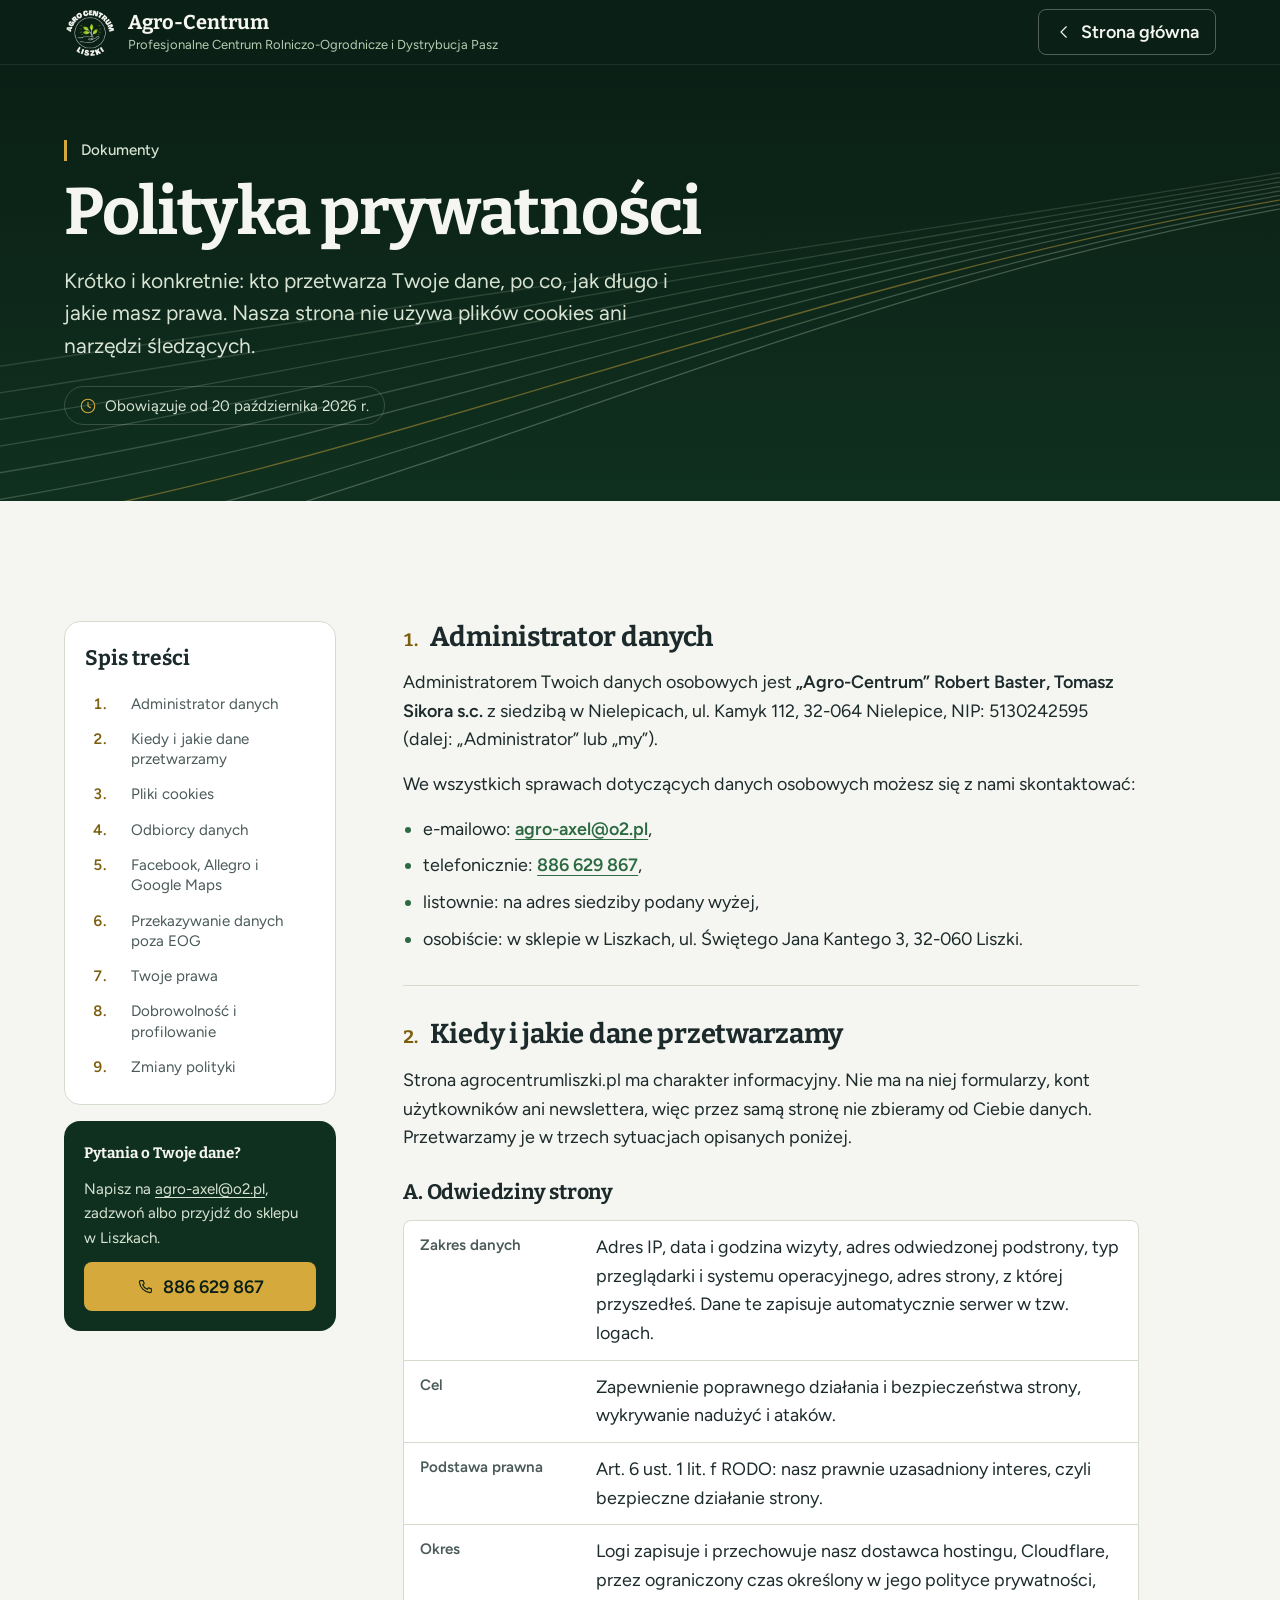
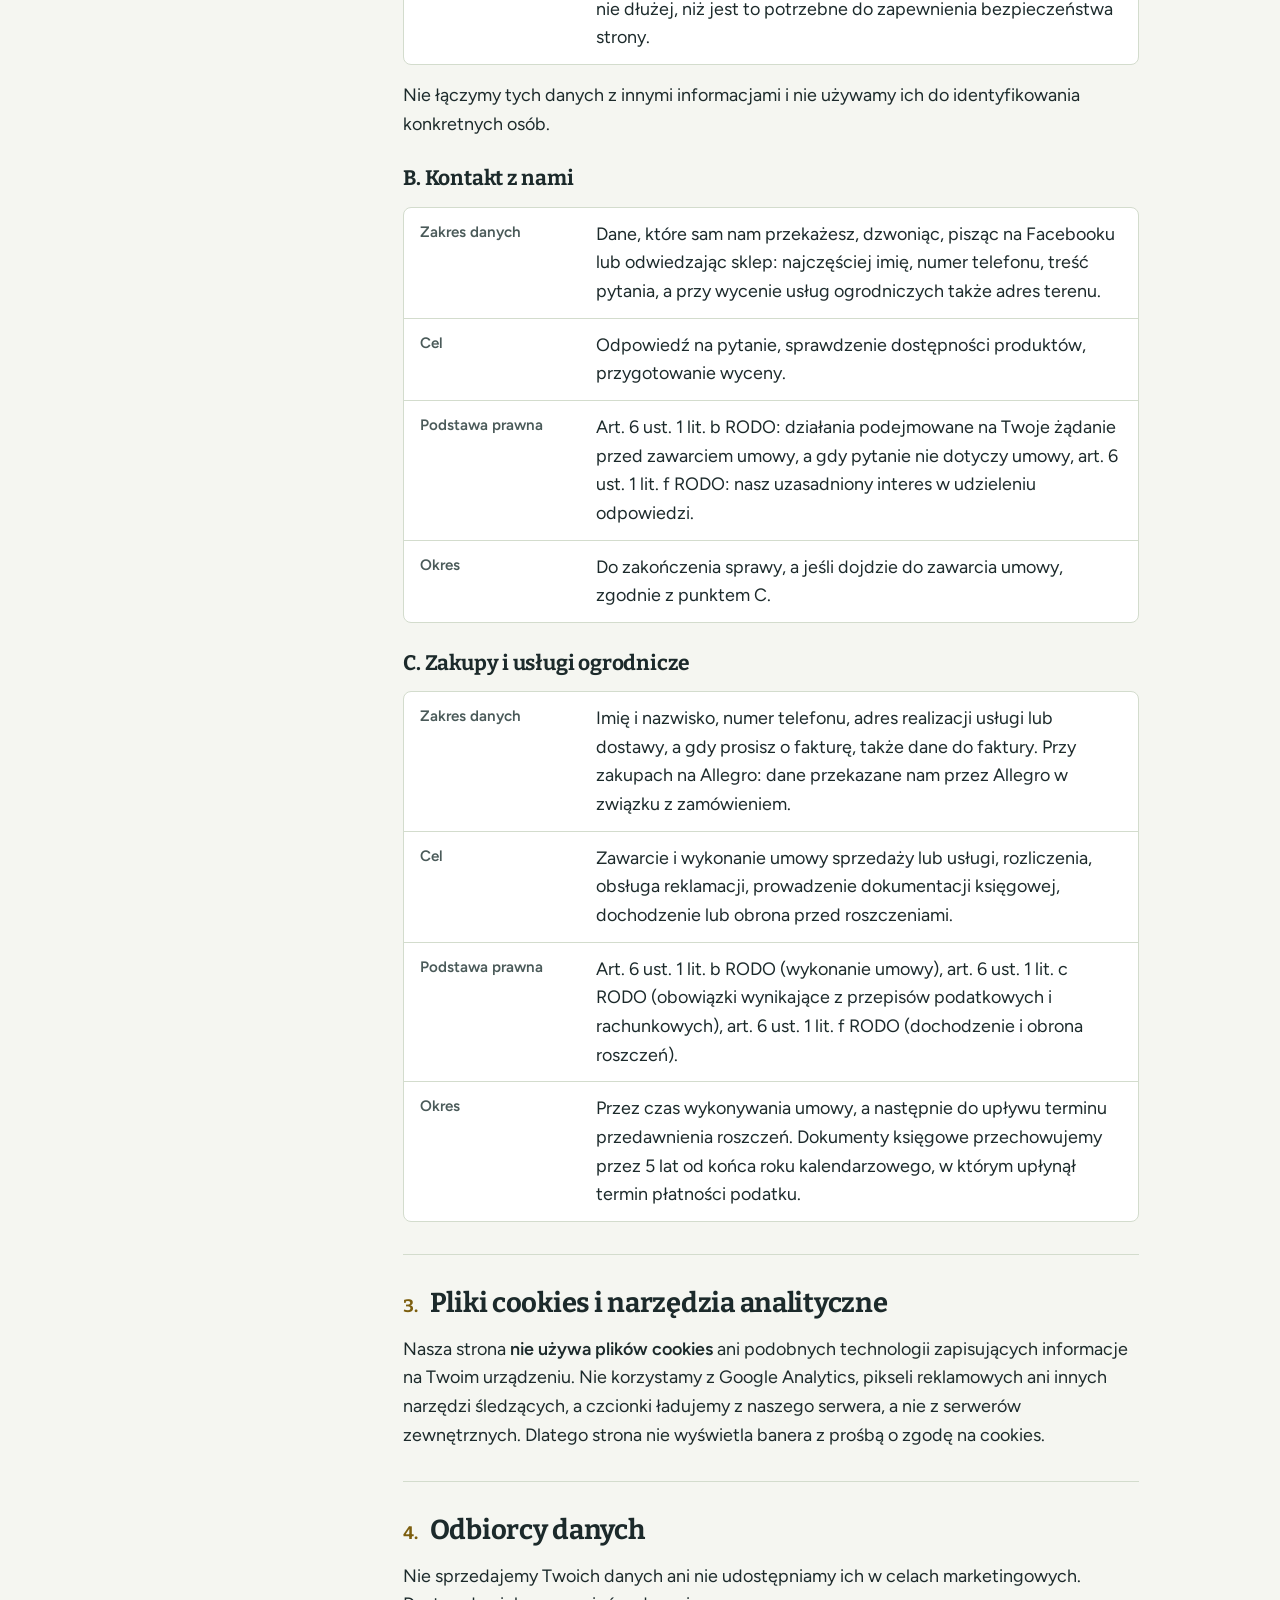
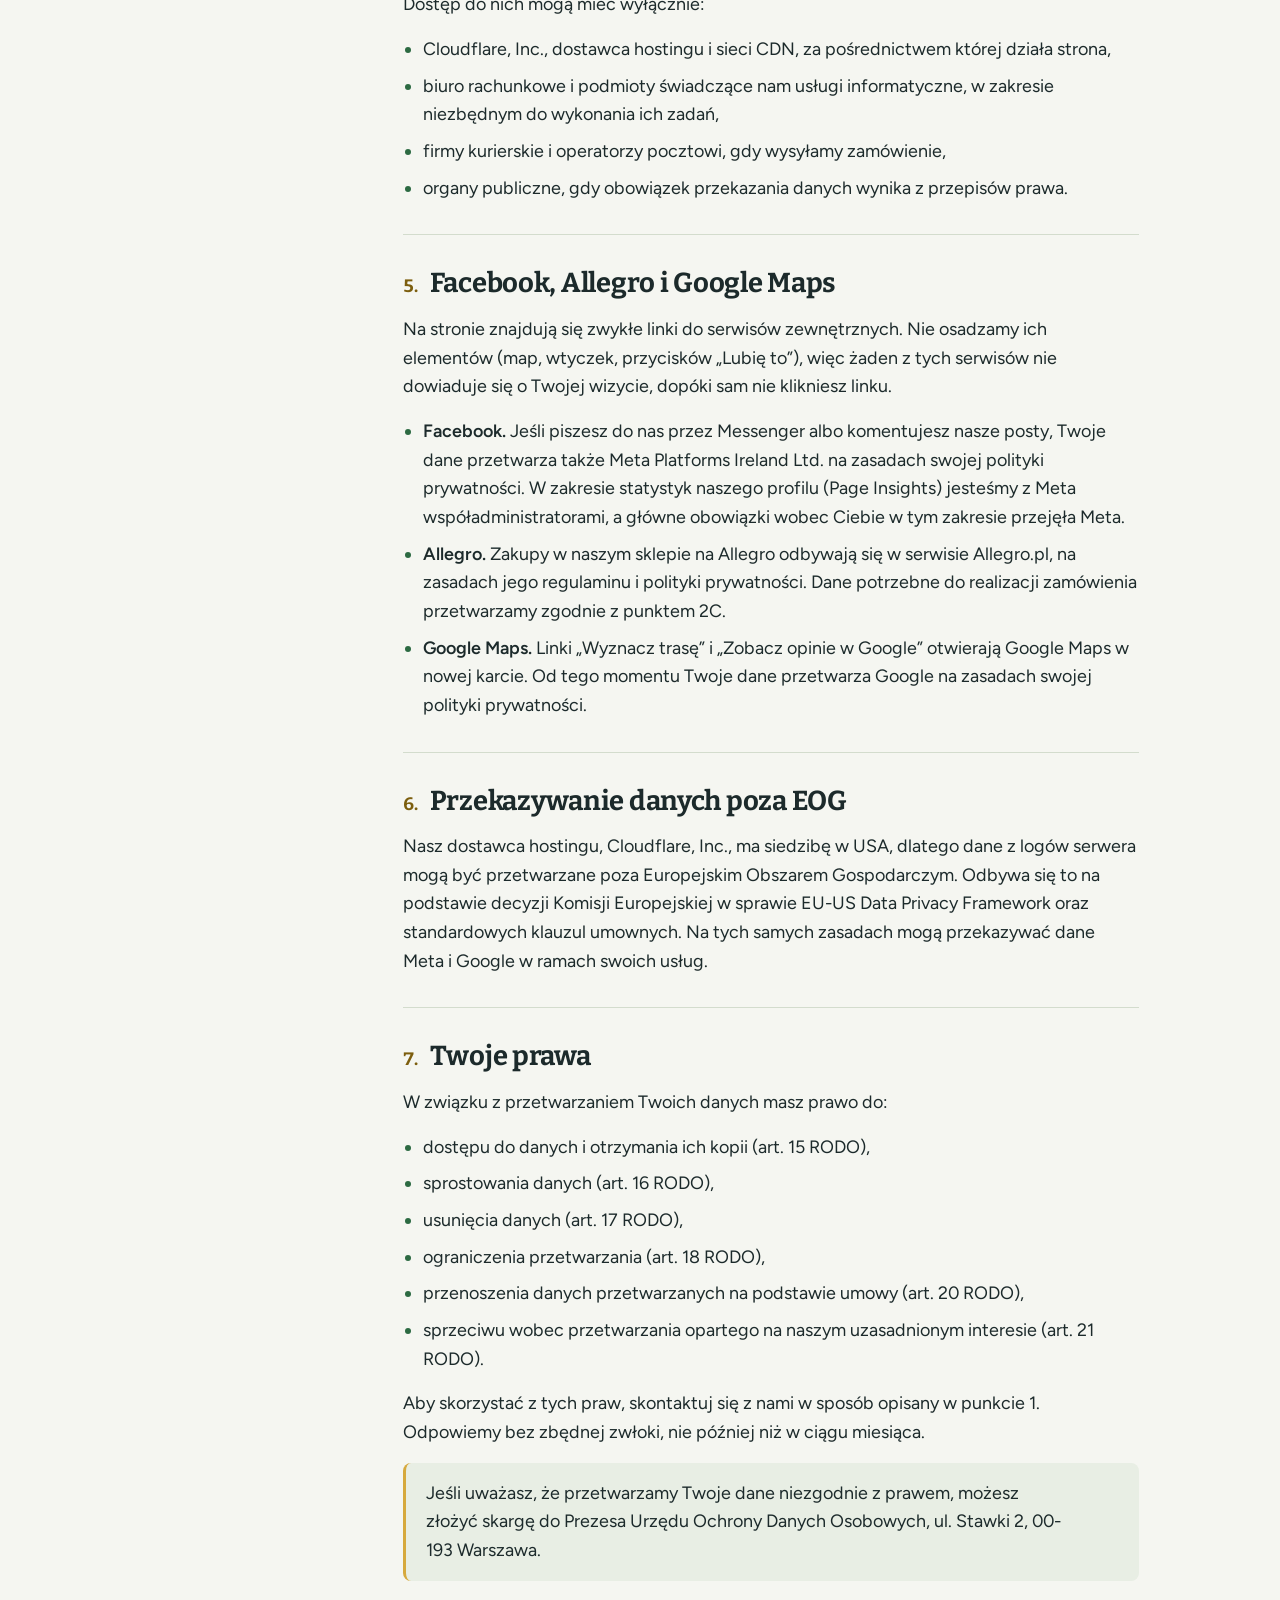
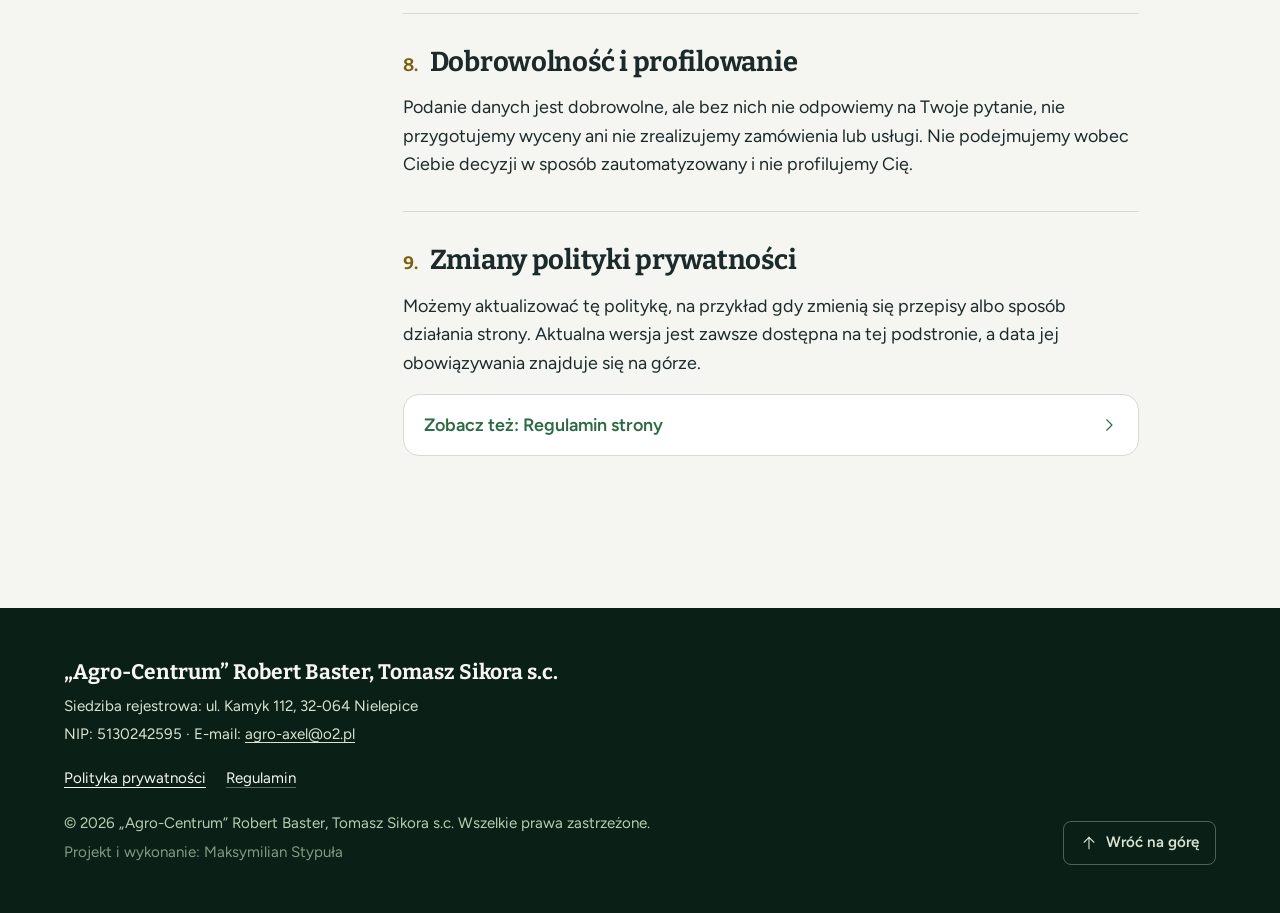
==== polityka-prywatnosci.html @ a7200d95 "Gotowa wersja bez testow responsywnosci" ====
<!DOCTYPE html>
<html lang="pl">
<head>
  <meta charset="utf-8">
  <meta name="viewport" content="width=device-width, initial-scale=1">
  <title>Polityka prywatności | Agro-Centrum Liszki</title>
  <meta name="description" content="Polityka prywatności Agro-Centrum Liszki: kto przetwarza Twoje dane, w jakim celu, jak długo i jakie masz prawa. Strona nie używa plików cookies.">
  <link rel="canonical" href="https://agrocentrumliszki.pl/polityka-prywatnosci.html">
  <meta name="theme-color" content="#0a1f15">

  <link rel="icon" type="image/png" sizes="32x32" href="img/favicon-32.png">
  <link rel="apple-touch-icon" href="img/apple-touch-icon.png">

  <link rel="preload" href="fonts/figtree-latin.woff2" as="font" type="font/woff2" crossorigin>
  <link rel="preload" href="fonts/bitter-latin.woff2" as="font" type="font/woff2" crossorigin>
  <link rel="stylesheet" href="styles.css">
</head>

<body>
  <svg width="0" height="0" style="position:absolute" aria-hidden="true" focusable="false">
    <defs>
      <symbol id="i-prev" viewBox="0 0 24 24"><path d="M15 5l-7 7 7 7"/></symbol>
      <symbol id="i-next" viewBox="0 0 24 24"><path d="M9 5l7 7-7 7"/></symbol>
      <symbol id="i-phone" viewBox="0 0 24 24"><path d="M6.5 3.5h3l1.5 4-2.1 1.5a11.2 11.2 0 0 0 6.1 6.1L16.5 13l4 1.5v3a2 2 0 0 1-2 2A16 16 0 0 1 4.5 5.5a2 2 0 0 1 2-2z"/></symbol>
      <symbol id="i-clock" viewBox="0 0 24 24"><circle cx="12" cy="12" r="9"/><path d="M12 7v5.25l3.25 2"/></symbol>
      <symbol id="i-up" viewBox="0 0 24 24"><path d="M12 19.5v-15"/><path d="M5.5 11L12 4.5l6.5 6.5"/></symbol>
    </defs>
  </svg>

  <a class="skip-link" href="#tresc">Przejdź do treści</a>

  <header class="site-header" id="start">
    <div class="container site-header__bar">
      <a class="brand" href="/" aria-label="Agro-Centrum – strona główna">
        <span class="brand__mark" aria-hidden="true">
          <img src="img/logo-jasne-160.png" width="160" height="160" alt="">
        </span>
        <span class="brand__text">
          <span class="brand__name">Agro-Centrum</span>
          <span class="brand__tagline">Profesjonalne Centrum Rolniczo-Ogrodnicze i Dystrybucja Pasz</span>
        </span>
      </a>
      <a class="page-back" href="/">
        <svg class="icon icon--sm" aria-hidden="true"><use href="#i-prev"/></svg><span>Strona główna</span>
      </a>
    </div>
  </header>

  <main id="tresc">
    <section class="page-head" aria-labelledby="dokument-tytul">
      <svg class="furrows" viewBox="0 0 1440 800" preserveAspectRatio="xMidYMid slice" aria-hidden="true" focusable="false">
        <path class="furrows__line" style="--i:4" pathLength="1" d="M-40 500 C 420 430, 900 365, 1480 270"/>
        <path class="furrows__line" style="--i:5" pathLength="1" d="M-40 530 C 420 460, 900 370, 1480 275"/>
        <path class="furrows__line" style="--i:6" pathLength="1" d="M-40 560 C 420 490, 900 375, 1480 280"/>
        <path class="furrows__line" style="--i:7" pathLength="1" d="M-40 590 C 420 520, 900 380, 1480 285"/>
        <path class="furrows__line" style="--i:8" pathLength="1" d="M-40 620 C 420 550, 900 385, 1480 290"/>
        <path class="furrows__line" style="--i:9" pathLength="1" d="M-40 650 C 420 580, 900 390, 1480 295"/>
        <path class="furrows__line furrows__line--accent" style="--i:10" pathLength="1" d="M-40 680 C 420 610, 900 395, 1480 300"/>
        <path class="furrows__line" style="--i:11" pathLength="1" d="M-40 710 C 420 640, 900 400, 1480 305"/>
        <path class="furrows__line" style="--i:12" pathLength="1" d="M-40 740 C 420 670, 900 405, 1480 310"/>
      </svg>
      <div class="container">
        <p class="page-head__eyebrow hero-in" style="--d:80ms">Dokumenty</p>
        <h1 class="page-head__title hero-in" style="--d:180ms" id="dokument-tytul">Polityka prywatności</h1>
        <p class="page-head__lead hero-in" style="--d:280ms">Krótko i konkretnie: kto przetwarza Twoje dane, po co, jak długo i jakie masz prawa. Nasza strona nie używa plików cookies ani narzędzi śledzących.</p>
        <p class="page-head__meta hero-in" style="--d:380ms"><svg class="icon icon--sm" aria-hidden="true"><use href="#i-clock"/></svg>Obowiązuje od 20 października 2026 r.</p>
      </div>
    </section>

    <div class="container legal">
      <aside class="legal__aside">
        <nav class="legal__toc" aria-labelledby="spis-tytul">
          <p class="legal__toc-title" id="spis-tytul">Spis treści</p>
          <ol>
            <li><a href="#administrator"><span class="legal__toc-num">1.</span>Administrator danych</a></li>
            <li><a href="#dane"><span class="legal__toc-num">2.</span>Kiedy i jakie dane przetwarzamy</a></li>
            <li><a href="#cookies"><span class="legal__toc-num">3.</span>Pliki cookies</a></li>
            <li><a href="#odbiorcy"><span class="legal__toc-num">4.</span>Odbiorcy danych</a></li>
            <li><a href="#serwisy"><span class="legal__toc-num">5.</span>Facebook, Allegro i Google Maps</a></li>
            <li><a href="#eog"><span class="legal__toc-num">6.</span>Przekazywanie danych poza EOG</a></li>
            <li><a href="#prawa"><span class="legal__toc-num">7.</span>Twoje prawa</a></li>
            <li><a href="#dobrowolnosc"><span class="legal__toc-num">8.</span>Dobrowolność i profilowanie</a></li>
            <li><a href="#zmiany"><span class="legal__toc-num">9.</span>Zmiany polityki</a></li>
          </ol>
        </nav>
        <div class="legal__help">
          <p class="legal__help-title">Pytania o Twoje dane?</p>
          <p>Napisz na <a href="mailto:agro-axel@o2.pl">agro-axel@o2.pl</a>, zadzwoń albo przyjdź do sklepu w Liszkach.</p>
          <a class="btn btn--wheat" href="tel:+48886629867">
            <svg class="icon icon--sm" aria-hidden="true"><use href="#i-phone"/></svg>886 629 867
          </a>
        </div>
      </aside>

      <article class="legal__body">
        <section class="legal__section" id="administrator" aria-labelledby="administrator-tytul">
          <h2 id="administrator-tytul"><span class="legal__num">1.</span>Administrator danych</h2>
          <p>Administratorem Twoich danych osobowych jest <strong>„Agro-Centrum” Robert Baster, Tomasz Sikora s.c.</strong> z siedzibą w Nielepicach, ul. Kamyk 112, 32-064 Nielepice, NIP: 5130242595 (dalej: „Administrator” lub „my”).</p>
          <p>We wszystkich sprawach dotyczących danych osobowych możesz się z nami skontaktować:</p>
          <ul>
            <li>e-mailowo: <a href="mailto:agro-axel@o2.pl">agro-axel@o2.pl</a>,</li>
            <li>telefonicznie: <a href="tel:+48886629867">886 629 867</a>,</li>
            <li>listownie: na adres siedziby podany wyżej,</li>
            <li>osobiście: w sklepie w Liszkach, ul. Świętego Jana Kantego 3, 32-060 Liszki.</li>
          </ul>
        </section>

        <section class="legal__section" id="dane" aria-labelledby="dane-tytul">
          <h2 id="dane-tytul"><span class="legal__num">2.</span>Kiedy i jakie dane przetwarzamy</h2>
          <p>Strona agrocentrumliszki.pl ma charakter informacyjny. Nie ma na niej formularzy, kont użytkowników ani newslettera, więc przez samą stronę nie zbieramy od Ciebie danych. Przetwarzamy je w trzech sytuacjach opisanych poniżej.</p>

          <h3>A. Odwiedziny strony</h3>
          <dl class="legal__facts">
            <div><dt>Zakres danych</dt><dd>Adres IP, data i godzina wizyty, adres odwiedzonej podstrony, typ przeglądarki i systemu operacyjnego, adres strony, z której przyszedłeś. Dane te zapisuje automatycznie serwer w tzw. logach.</dd></div>
            <div><dt>Cel</dt><dd>Zapewnienie poprawnego działania i bezpieczeństwa strony, wykrywanie nadużyć i ataków.</dd></div>
            <div><dt>Podstawa prawna</dt><dd>Art. 6 ust. 1 lit. f RODO: nasz prawnie uzasadniony interes, czyli bezpieczne działanie strony.</dd></div>
            <div><dt>Okres</dt><dd>Logi zapisuje i przechowuje nasz dostawca hostingu, Cloudflare, przez ograniczony czas określony w jego polityce prywatności, nie dłużej, niż jest to potrzebne do zapewnienia bezpieczeństwa strony.</dd></div>
          </dl>
          <p>Nie łączymy tych danych z innymi informacjami i nie używamy ich do identyfikowania konkretnych osób.</p>

          <h3>B. Kontakt z nami</h3>
          <dl class="legal__facts">
            <div><dt>Zakres danych</dt><dd>Dane, które sam nam przekażesz, dzwoniąc, pisząc na Facebooku lub odwiedzając sklep: najczęściej imię, numer telefonu, treść pytania, a przy wycenie usług ogrodniczych także adres terenu.</dd></div>
            <div><dt>Cel</dt><dd>Odpowiedź na pytanie, sprawdzenie dostępności produktów, przygotowanie wyceny.</dd></div>
            <div><dt>Podstawa prawna</dt><dd>Art. 6 ust. 1 lit. b RODO: działania podejmowane na Twoje żądanie przed zawarciem umowy, a gdy pytanie nie dotyczy umowy, art. 6 ust. 1 lit. f RODO: nasz uzasadniony interes w udzieleniu odpowiedzi.</dd></div>
            <div><dt>Okres</dt><dd>Do zakończenia sprawy, a jeśli dojdzie do zawarcia umowy, zgodnie z punktem C.</dd></div>
          </dl>

          <h3>C. Zakupy i usługi ogrodnicze</h3>
          <dl class="legal__facts">
            <div><dt>Zakres danych</dt><dd>Imię i nazwisko, numer telefonu, adres realizacji usługi lub dostawy, a gdy prosisz o fakturę, także dane do faktury. Przy zakupach na Allegro: dane przekazane nam przez Allegro w związku z zamówieniem.</dd></div>
            <div><dt>Cel</dt><dd>Zawarcie i wykonanie umowy sprzedaży lub usługi, rozliczenia, obsługa reklamacji, prowadzenie dokumentacji księgowej, dochodzenie lub obrona przed roszczeniami.</dd></div>
            <div><dt>Podstawa prawna</dt><dd>Art. 6 ust. 1 lit. b RODO (wykonanie umowy), art. 6 ust. 1 lit. c RODO (obowiązki wynikające z przepisów podatkowych i rachunkowych), art. 6 ust. 1 lit. f RODO (dochodzenie i obrona roszczeń).</dd></div>
            <div><dt>Okres</dt><dd>Przez czas wykonywania umowy, a następnie do upływu terminu przedawnienia roszczeń. Dokumenty księgowe przechowujemy przez 5 lat od końca roku kalendarzowego, w którym upłynął termin płatności podatku.</dd></div>
          </dl>
        </section>

        <section class="legal__section" id="cookies" aria-labelledby="cookies-tytul">
          <h2 id="cookies-tytul"><span class="legal__num">3.</span>Pliki cookies i narzędzia analityczne</h2>
          <p>Nasza strona <strong>nie używa plików cookies</strong> ani podobnych technologii zapisujących informacje na Twoim urządzeniu. Nie korzystamy z Google Analytics, pikseli reklamowych ani innych narzędzi śledzących, a czcionki ładujemy z naszego serwera, a nie z serwerów zewnętrznych. Dlatego strona nie wyświetla banera z prośbą o zgodę na cookies.</p>
        </section>

        <section class="legal__section" id="odbiorcy" aria-labelledby="odbiorcy-tytul">
          <h2 id="odbiorcy-tytul"><span class="legal__num">4.</span>Odbiorcy danych</h2>
          <p>Nie sprzedajemy Twoich danych ani nie udostępniamy ich w celach marketingowych. Dostęp do nich mogą mieć wyłącznie:</p>
          <ul>
            <li>Cloudflare, Inc., dostawca hostingu i sieci CDN, za pośrednictwem której działa strona,</li>
            <li>biuro rachunkowe i podmioty świadczące nam usługi informatyczne, w zakresie niezbędnym do wykonania ich zadań,</li>
            <li>firmy kurierskie i operatorzy pocztowi, gdy wysyłamy zamówienie,</li>
            <li>organy publiczne, gdy obowiązek przekazania danych wynika z przepisów prawa.</li>
          </ul>
        </section>

        <section class="legal__section" id="serwisy" aria-labelledby="serwisy-tytul">
          <h2 id="serwisy-tytul"><span class="legal__num">5.</span>Facebook, Allegro i Google Maps</h2>
          <p>Na stronie znajdują się zwykłe linki do serwisów zewnętrznych. Nie osadzamy ich elementów (map, wtyczek, przycisków „Lubię to”), więc żaden z tych serwisów nie dowiaduje się o Twojej wizycie, dopóki sam nie klikniesz linku.</p>
          <ul>
            <li><strong>Facebook.</strong> Jeśli piszesz do nas przez Messenger albo komentujesz nasze posty, Twoje dane przetwarza także Meta Platforms Ireland Ltd. na zasadach swojej polityki prywatności. W zakresie statystyk naszego profilu (Page Insights) jesteśmy z Meta współadministratorami, a główne obowiązki wobec Ciebie w tym zakresie przejęła Meta.</li>
            <li><strong>Allegro.</strong> Zakupy w naszym sklepie na Allegro odbywają się w serwisie Allegro.pl, na zasadach jego regulaminu i polityki prywatności. Dane potrzebne do realizacji zamówienia przetwarzamy zgodnie z punktem 2C.</li>
            <li><strong>Google Maps.</strong> Linki „Wyznacz trasę” i „Zobacz opinie w Google” otwierają Google Maps w nowej karcie. Od tego momentu Twoje dane przetwarza Google na zasadach swojej polityki prywatności.</li>
          </ul>
        </section>

        <section class="legal__section" id="eog" aria-labelledby="eog-tytul">
          <h2 id="eog-tytul"><span class="legal__num">6.</span>Przekazywanie danych poza EOG</h2>
          <p>Nasz dostawca hostingu, Cloudflare, Inc., ma siedzibę w USA, dlatego dane z logów serwera mogą być przetwarzane poza Europejskim Obszarem Gospodarczym. Odbywa się to na podstawie decyzji Komisji Europejskiej w sprawie EU-US Data Privacy Framework oraz standardowych klauzul umownych. Na tych samych zasadach mogą przekazywać dane Meta i Google w ramach swoich usług.</p>
        </section>

        <section class="legal__section" id="prawa" aria-labelledby="prawa-tytul">
          <h2 id="prawa-tytul"><span class="legal__num">7.</span>Twoje prawa</h2>
          <p>W związku z przetwarzaniem Twoich danych masz prawo do:</p>
          <ul>
            <li>dostępu do danych i otrzymania ich kopii (art. 15 RODO),</li>
            <li>sprostowania danych (art. 16 RODO),</li>
            <li>usunięcia danych (art. 17 RODO),</li>
            <li>ograniczenia przetwarzania (art. 18 RODO),</li>
            <li>przenoszenia danych przetwarzanych na podstawie umowy (art. 20 RODO),</li>
            <li>sprzeciwu wobec przetwarzania opartego na naszym uzasadnionym interesie (art. 21 RODO).</li>
          </ul>
          <p>Aby skorzystać z tych praw, skontaktuj się z nami w sposób opisany w punkcie 1. Odpowiemy bez zbędnej zwłoki, nie później niż w ciągu miesiąca.</p>
          <p class="legal__note">Jeśli uważasz, że przetwarzamy Twoje dane niezgodnie z prawem, możesz złożyć skargę do Prezesa Urzędu Ochrony Danych Osobowych, ul. Stawki 2, 00-193 Warszawa.</p>
        </section>

        <section class="legal__section" id="dobrowolnosc" aria-labelledby="dobrowolnosc-tytul">
          <h2 id="dobrowolnosc-tytul"><span class="legal__num">8.</span>Dobrowolność i profilowanie</h2>
          <p>Podanie danych jest dobrowolne, ale bez nich nie odpowiemy na Twoje pytanie, nie przygotujemy wyceny ani nie zrealizujemy zamówienia lub usługi. Nie podejmujemy wobec Ciebie decyzji w sposób zautomatyzowany i nie profilujemy Cię.</p>
        </section>

        <section class="legal__section" id="zmiany" aria-labelledby="zmiany-tytul">
          <h2 id="zmiany-tytul"><span class="legal__num">9.</span>Zmiany polityki prywatności</h2>
          <p>Możemy aktualizować tę politykę, na przykład gdy zmienią się przepisy albo sposób działania strony. Aktualna wersja jest zawsze dostępna na tej podstronie, a data jej obowiązywania znajduje się na górze.</p>
          <a class="legal__related" href="regulamin.html">
            Zobacz też: Regulamin strony
            <svg class="icon icon--sm" aria-hidden="true"><use href="#i-next"/></svg>
          </a>
        </section>
      </article>
    </div>
  </main>

  <footer class="site-footer">
    <div class="container site-footer__inner">
      <div>
        <p class="site-footer__name">„Agro-Centrum” Robert Baster, Tomasz Sikora s.c.</p>
        <p class="site-footer__address">Siedziba rejestrowa: ul. Kamyk 112, 32-064 Nielepice</p>
        <p class="site-footer__address">NIP: 5130242595 · E-mail: <a href="mailto:agro-axel@o2.pl">agro-axel@o2.pl</a></p>
        <nav class="site-footer__legal" aria-label="Dokumenty">
          <a href="polityka-prywatnosci.html" aria-current="page">Polityka prywatności</a>
          <a href="regulamin.html">Regulamin</a>
        </nav>
        <p class="site-footer__copy">&copy; 2026 „Agro-Centrum” Robert Baster, Tomasz Sikora s.c. Wszelkie prawa zastrzeżone.</p>
        <p class="site-footer__credit">Projekt i wykonanie: Maksymilian Stypuła</p>
      </div>
      <a class="to-top" href="#start">
        <svg class="icon icon--sm" aria-hidden="true"><use href="#i-up"/></svg>Wróć na górę
      </a>
    </div>
  </footer>
</body>
</html>
---- styles.css ----
@font-face {
  font-family: "Bitter";
  font-style: normal;
  font-weight: 500 700;
  font-display: swap;
  src: url("fonts/bitter-latin-ext.woff2") format("woff2");
  unicode-range: U+0100-02BA, U+02BD-02C5, U+02C7-02CC, U+02CE-02D7, U+02DD-02FF, U+0304, U+0308, U+0329, U+1D00-1DBF, U+1E00-1E9F, U+1EF2-1EFF, U+2020, U+20A0-20AB, U+20AD-20C4, U+2113, U+2C60-2C7F, U+A720-A7FF;
}

@font-face {
  font-family: "Bitter";
  font-style: normal;
  font-weight: 500 700;
  font-display: swap;
  src: url("fonts/bitter-latin.woff2") format("woff2");
  unicode-range: U+0000-00FF, U+0131, U+0152-0153, U+02BB-02BC, U+02C6, U+02DA, U+02DC, U+0304, U+0308, U+0329, U+2000-206F, U+20AC, U+2122, U+2191, U+2193, U+2212, U+2215, U+FEFF, U+FFFD;
}

@font-face {
  font-family: "Figtree";
  font-style: normal;
  font-weight: 400 600;
  font-display: swap;
  src: url("fonts/figtree-latin-ext.woff2") format("woff2");
  unicode-range: U+0100-02BA, U+02BD-02C5, U+02C7-02CC, U+02CE-02D7, U+02DD-02FF, U+0304, U+0308, U+0329, U+1D00-1DBF, U+1E00-1E9F, U+1EF2-1EFF, U+2020, U+20A0-20AB, U+20AD-20C4, U+2113, U+2C60-2C7F, U+A720-A7FF;
}

@font-face {
  font-family: "Figtree";
  font-style: normal;
  font-weight: 400 600;
  font-display: swap;
  src: url("fonts/figtree-latin.woff2") format("woff2");
  unicode-range: U+0000-00FF, U+0131, U+0152-0153, U+02BB-02BC, U+02C6, U+02DA, U+02DC, U+0304, U+0308, U+0329, U+2000-206F, U+20AC, U+2122, U+2191, U+2193, U+2212, U+2215, U+FEFF, U+FFFD;
}

:root {
  --c-forest-950: #0a1f15;
  --c-forest-900: #10301f;
  --c-forest-800: #17432c;
  --c-moss-600: #2c6a42;
  --c-sage-300: #b9ccb3;
  --c-sage-200: #d8e3d2;
  --c-sage-100: #e8eee4;
  --c-paper: #f5f6f1;
  --c-white: #ffffff;
  --c-slate-900: #1c2a2b;
  --c-slate-700: #36484a;
  --c-slate-600: #4a5a59;
  --c-wheat-400: #d6a93d;
  --c-wheat-300: #e4c070;
  --c-wheat-700: #7c5e0e;
  --c-ok: #8fd19e;
  --c-closed: #f0a58f;

  --text: var(--c-slate-900);
  --text-muted: var(--c-slate-600);
  --line: #d3dccd;
  --focus: var(--c-wheat-700);

  --font-display: "Bitter", "Rockwell", "Roboto Slab", Georgia, serif;
  --font-body: "Figtree", system-ui, -apple-system, "Segoe UI", Roboto, "Helvetica Neue", Arial, sans-serif;

  --fs-300: clamp(0.875rem, 0.85rem + 0.12vw, 0.95rem);
  --fs-400: clamp(1rem, 0.96rem + 0.2vw, 1.125rem);
  --fs-500: clamp(1.125rem, 1.05rem + 0.35vw, 1.3125rem);
  --fs-600: clamp(1.3rem, 1.15rem + 0.7vw, 1.75rem);
  --fs-700: clamp(1.7rem, 1.3rem + 1.7vw, 2.75rem);
  --fs-800: clamp(2rem, 1.25rem + 3.6vw, 4.25rem);

  --gutter: clamp(1rem, 0.5rem + 2.5vw, 2rem);
  --container: 72rem;
  --section-y: clamp(3.5rem, 2rem + 7vw, 7.5rem);
  --header-h: 4rem;

  --radius-s: 0.375rem;
  --radius-m: 0.5rem;
  --radius-l: 1rem;

  --ease: cubic-bezier(0.2, 0.7, 0.2, 1);
}

*,
*::before,
*::after {
  box-sizing: border-box;
}

html {
  -webkit-text-size-adjust: 100%;
  text-size-adjust: 100%;
  scroll-behavior: smooth;
  scroll-padding-top: var(--header-h);
}

html:has(dialog[open]) {
  background: var(--c-forest-950);
}

body {
  margin: 0;
  background: var(--c-paper);
  color: var(--text);
  font-family: var(--font-body);
  font-size: var(--fs-400);
  line-height: 1.6;
  text-rendering: optimizeLegibility;
  -webkit-font-smoothing: antialiased;
  overflow-wrap: break-word;
}

h1, h2, h3, p, ul, ol, dl, dd, figure, address, table {
  margin: 0;
  padding: 0;
}

ul[role="list"] {
  list-style: none;
}

address {
  font-style: normal;
}

a {
  color: inherit;
  text-underline-offset: 0.2em;
}

svg {
  display: block;
}

button {
  font: inherit;
  color: inherit;
}

:focus-visible {
  outline: 3px solid var(--focus);
  outline-offset: 3px;
  border-radius: 2px;
}

.site-header,
.hero,
.site-footer,
.branch--main,
.tab[aria-selected="true"] {
  --focus: var(--c-wheat-400);
}

::selection {
  background: var(--c-wheat-400);
  color: var(--c-forest-950);
}

h1, h2, h3 {
  font-family: var(--font-display);
  font-weight: 700;
  line-height: 1.15;
  letter-spacing: -0.01em;
  text-wrap: balance;
}

p {
  text-wrap: pretty;
}

.container {
  width: min(100% - 2 * var(--gutter), var(--container));
  margin-inline: auto;
}

.visually-hidden {
  position: absolute !important;
  width: 1px;
  height: 1px;
  margin: -1px;
  padding: 0;
  overflow: hidden;
  clip-path: inset(50%);
  white-space: nowrap;
  border: 0;
}

.skip-link {
  position: absolute;
  left: var(--gutter);
  top: 0.5rem;
  z-index: 100;
  padding: 0.75rem 1rem;
  background: var(--c-wheat-400);
  color: var(--c-forest-950);
  font-weight: 600;
  border-radius: var(--radius-m);
  transform: translateY(-200%);
  transition: transform 0.2s var(--ease);

  &:focus {
    transform: translateY(0);
  }
}

.scroll-sentinel {
  position: absolute;
  top: 0;
  left: 0;
  width: 1px;
  height: 24px;
  pointer-events: none;
}

.icon {
  flex: none;
  width: 1.5rem;
  height: 1.5rem;
  fill: none;
  stroke: currentColor;
  stroke-width: 1.5;
  stroke-linecap: round;
  stroke-linejoin: round;
}

.icon--sm {
  width: 1.125rem;
  height: 1.125rem;
}

.icon--solid {
  fill: currentColor;
  stroke: none;
}

.btn {
  display: inline-flex;
  align-items: center;
  justify-content: center;
  gap: 0.6rem;
  min-height: 3rem;
  padding: 0.75rem 1.5rem;
  border: 2px solid transparent;
  border-radius: var(--radius-m);
  font-weight: 600;
  font-size: var(--fs-400);
  line-height: 1.2;
  text-align: center;
  text-decoration: none;
  cursor: pointer;
  transition: background-color 0.2s var(--ease), border-color 0.2s var(--ease), color 0.2s var(--ease), transform 0.2s var(--ease);

  &:active {
    transform: translateY(1px);
  }
}

.btn--wheat {
  background: var(--c-wheat-400);
  color: var(--c-forest-950);

  &:hover {
    background: var(--c-wheat-300);
  }
}

.btn--ghost {
  border-color: rgba(245, 246, 241, 0.55);
  color: var(--c-paper);

  &:hover {
    background: rgba(245, 246, 241, 0.12);
    border-color: var(--c-paper);
  }
}

.btn--forest {
  background: var(--c-forest-800);
  color: var(--c-paper);

  &:hover {
    background: var(--c-forest-950);
  }
}

.text-link {
  display: inline-flex;
  align-items: center;
  gap: 0.5rem;
  margin-top: 0.5rem;
  font-weight: 600;
  text-decoration: underline;
  text-decoration-thickness: 1px;

  &:hover {
    text-decoration-thickness: 2px;
  }
}

.text-link,
.rating__link {
  position: relative;

  &::before {
    content: "";
    position: absolute;
    inset: -0.625rem 0;
  }
}

.site-header {
  position: sticky;
  top: 0;
  z-index: 50;
  background: var(--c-forest-950);
  color: var(--c-paper);
  border-bottom: 1px solid rgba(245, 246, 241, 0.08);
  transition: box-shadow 0.3s var(--ease), background-color 0.3s var(--ease);

  &.is-scrolled {
    box-shadow: 0 6px 24px rgba(10, 31, 21, 0.28);
    background: rgba(10, 31, 21, 0.96);
  }
}

.site-header__bar {
  display: flex;
  align-items: center;
  justify-content: space-between;
  gap: 1rem;
  min-height: var(--header-h);
}

.brand {
  display: inline-flex;
  align-items: center;
  gap: 0.75rem;
  min-width: 0;
  text-decoration: none;
}

.brand__mark {
  flex: none;
  width: 3.25rem;
  height: 3.25rem;

  img {
    width: 100%;
    height: 100%;
  }
}

.brand__text {
  display: flex;
  flex-direction: column;
  min-width: 0;
}

.brand__name {
  font-family: var(--font-display);
  font-weight: 700;
  font-size: clamp(1rem, 0.9rem + 0.5vw, 1.25rem);
  line-height: 1.2;
}

.brand__tagline {
  display: none;
  margin-top: 0.15rem;
  font-size: 0.8125rem;
  line-height: 1.3;
  color: var(--c-sage-300);
}

.menu-toggle {
  display: none;
  place-items: center;
  width: 3rem;
  height: 3rem;
  padding: 0;
  background: transparent;
  border: 1px solid rgba(245, 246, 241, 0.25);
  border-radius: var(--radius-m);
  cursor: pointer;
  transition: background-color 0.2s var(--ease);

  &:hover {
    background: rgba(245, 246, 241, 0.1);
  }

  .icon--close {
    display: none;
  }

  &[aria-expanded="true"] .icon--open {
    display: none;
  }

  &[aria-expanded="true"] .icon--close {
    display: block;
  }
}

.nav__list {
  display: flex;
  gap: 0.25rem;
  margin: 0;
  padding: 0;
  list-style: none;
}

.nav__link {
  position: relative;
  display: inline-flex;
  align-items: center;
  min-height: 2.75rem;
  padding: 0.5rem 0.9rem;
  border-radius: var(--radius-m);
  font-weight: 500;
  text-decoration: none;
  color: var(--c-sage-200);
  transition: color 0.2s var(--ease), background-color 0.2s var(--ease);

  &::after {
    content: "";
    position: absolute;
    left: 0.9rem;
    right: 0.9rem;
    bottom: 0.4rem;
    height: 2px;
    background: var(--c-wheat-400);
    transform: scaleX(0);
    transform-origin: left;
    transition: transform 0.3s var(--ease);
  }

  &:hover {
    color: var(--c-white);
  }

  &[aria-current="true"] {
    color: var(--c-white);
  }

  &[aria-current="true"]::after,
  &:hover::after {
    transform: scaleX(1);
  }
}

@media (max-width: 55.9375rem) {
  .js .menu-toggle {
    display: grid;
  }

  .js .nav {
    position: absolute;
    top: 100%;
    left: 0;
    right: 0;
    padding: 0.5rem var(--gutter) 1.25rem;
    background: var(--c-forest-950);
    border-bottom: 1px solid rgba(245, 246, 241, 0.1);
    box-shadow: 0 18px 30px rgba(10, 31, 21, 0.35);
    visibility: hidden;
    opacity: 0;
    transform: translateY(-0.5rem);
    transition: opacity 0.25s var(--ease), transform 0.25s var(--ease), visibility 0s linear 0.25s;

    &.is-open {
      visibility: visible;
      opacity: 1;
      transform: none;
      transition-delay: 0s;
    }

    .nav__list {
      flex-direction: column;
      gap: 0;
    }

    .nav__link {
      width: 100%;
      min-height: 3.25rem;
      padding-inline: 0;
      font-size: var(--fs-500);
      border-bottom: 1px solid rgba(245, 246, 241, 0.08);
      border-radius: 0;

      &::after {
        left: 0;
        right: auto;
        width: 2rem;
        bottom: -1px;
      }
    }
  }

  html:not(.js) .site-header__bar {
    flex-wrap: wrap;
    padding-block: 0.5rem;
  }
}

.nav__link {
  white-space: nowrap;
}

@media (min-width: 56rem) and (max-width: 74.9375rem) {
  .nav__link {
    padding-inline: 0.6rem;

    &::after {
      left: 0.6rem;
      right: 0.6rem;
    }
  }
}

@media (min-width: 80rem) {
  .brand__tagline {
    display: block;
  }
}

.hero {
  position: relative;
  isolation: isolate;
  overflow: hidden;
  background: linear-gradient(180deg, var(--c-forest-950) 0%, var(--c-forest-900) 100%);
  color: var(--c-paper);
  padding-block: clamp(2rem, 1rem + 3vw, 4rem) clamp(2.5rem, 1.5rem + 3vw, 4.5rem);
}

@media (min-width: 36rem) {
  .hero {
    display: grid;
    align-content: center;
    min-height: calc(100vh - var(--header-h));
    min-height: calc(100svh - var(--header-h));
  }
}

.furrows {
  position: absolute;
  inset: 0;
  z-index: -1;
  width: 100%;
  height: 100%;
}

.furrows__line {
  fill: none;
  stroke: var(--c-sage-300);
  stroke-width: 1.5;
  stroke-linecap: round;
  opacity: calc(0.1 + var(--i) * 0.018);
  stroke-dasharray: 1;
  stroke-dashoffset: 1;
  animation: furrow-draw 2.4s var(--ease) forwards;
  animation-delay: calc(0.15s + var(--i) * 0.07s);
}

.furrows__line--accent {
  stroke: var(--c-wheat-400);
  opacity: calc(0.25 + var(--i) * 0.02);
}

.hero__inner {
  display: grid;
  gap: clamp(2rem, 1rem + 4vw, 4rem);
}

.hero__copy {
  max-width: 44rem;
}

.hero__tagline {
  margin-bottom: 1.25rem;
  padding-left: 0.875rem;
  border-left: 3px solid var(--c-wheat-400);
  font-weight: 500;
  font-size: var(--fs-300);
  line-height: 1.4;
  color: var(--c-sage-200);
}

.hero__title {
  /* Na niskich ekranach (laptopy) tytuł skaluje się też z wysokością, żeby hero mieścił się w oknie */
  font-size: var(--fs-800);
  font-size: min(var(--fs-800), 8svh);
  line-height: 1.08;
  letter-spacing: -0.02em;
}

.hero__lead {
  max-width: 38rem;
  margin-top: 1.5rem;
  font-size: var(--fs-500);
  line-height: 1.55;
  color: var(--c-sage-200);
}

.hero__actions {
  display: flex;
  flex-wrap: wrap;
  gap: 0.75rem;
  margin-top: 2rem;

  .btn {
    flex: 1 1 11rem;
  }
}

@media (max-width: 35.9375rem) {
  .hero {
    padding-top: 2rem;
  }

  .hero__inner {
    gap: 1rem;
  }

  .hero__lead {
    margin-top: 1rem;
  }

  .hero__actions {
    display: grid;
    grid-template-columns: repeat(3, minmax(0, 1fr));
    gap: 0.5rem;
    margin-top: 1rem;

    .btn {
      min-height: 2.75rem;
      padding: 0.45rem 0.35rem;
      font-size: var(--fs-300);
      line-height: 1.15;
    }
  }

  .error-page .hero__actions {
    display: flex;

    .btn {
      min-height: 3rem;
      padding: 0.75rem 1.5rem;
      font-size: var(--fs-400);
    }
  }
}

.hero__side {
  display: grid;
  gap: 0.75rem;
  align-self: end;
  width: 100%;
  max-width: 24rem;
}

@media (min-width: 36rem) and (max-width: 59.9375rem) {
  .hero__side {
    grid-template-columns: repeat(2, minmax(0, 1fr));
    max-width: none;
  }
}

.shop-card {
  display: grid;
  grid-template-columns: auto minmax(0, 1fr);
  align-content: space-between;
  align-items: center;
  gap: 0.875rem;
  padding: clamp(1rem, 0.85rem + 0.6vw, 1.25rem);
  background: rgba(10, 31, 21, 0.72);
  border: 1px solid rgba(245, 246, 241, 0.18);
  border-radius: var(--radius-l);
}

.shop-card__icon {
  display: grid;
  place-items: center;
  width: 2.75rem;
  height: 2.75rem;
  border-radius: var(--radius-m);
  background: rgba(214, 169, 61, 0.14);
  color: var(--c-wheat-400);
}

.shop-card__title {
  font-family: var(--font-display);
  font-size: var(--fs-500);
  font-weight: 700;
  line-height: 1.2;
}

.shop-card__text {
  margin-top: 0.2rem;
  font-size: var(--fs-300);
  color: var(--c-sage-200);
}

.shop-card__btn {
  grid-column: 1 / -1;
  min-height: 2.75rem;
  padding-block: 0.6rem;

  .icon {
    transition: transform 0.25s var(--ease);
  }

  &:hover .icon {
    transform: translateX(3px);
  }
}

@media (max-width: 35.9375rem) {
  .hero__side {
    gap: 0.5rem;
  }

  .shop-card {
    grid-template-columns: minmax(0, 1fr) auto;
    gap: 0.75rem;
    padding: 0.625rem 0.625rem 0.625rem 1rem;
  }

  .shop-card__icon,
  .shop-card__text {
    display: none;
  }

  .shop-card__title {
    font-size: var(--fs-400);
  }

  .shop-card__btn {
    grid-column: auto;
    gap: 0.35rem;
    padding: 0.5rem 0.875rem;
    font-size: var(--fs-300);
  }
}

.rating {
  width: 100%;
  padding: clamp(1.25rem, 1rem + 1vw, 1.75rem);
  background: rgba(10, 31, 21, 0.72);
  border: 1px solid rgba(245, 246, 241, 0.18);
  border-radius: var(--radius-l);
}

.rating__top {
  display: flex;
  flex-wrap: wrap;
  align-items: center;
  gap: 0.5rem 1rem;
}

.rating__score {
  display: flex;
  align-items: baseline;
  gap: 0.15rem;
  font-family: var(--font-display);
  line-height: 1;
}

.rating__value {
  font-size: clamp(2.5rem, 2rem + 2vw, 3.25rem);
  font-weight: 700;
}

.rating__max {
  font-size: var(--fs-500);
  color: var(--c-sage-300);
}

.rating__text {
  margin-top: 0.75rem;
  color: var(--c-sage-200);
}

.rating__link {
  display: inline-flex;
  align-items: center;
  gap: 0.25rem;
  margin-top: 0.35rem;
  font-size: var(--fs-300);
  font-weight: 600;
  color: var(--c-wheat-400);
  text-decoration: none;

  .icon {
    transition: transform 0.25s var(--ease);
  }

  &:hover {
    text-decoration: underline;
    text-underline-offset: 3px;

    .icon {
      transform: translateX(3px);
    }
  }
}

.stars {
  position: relative;
  display: inline-block;
  line-height: 0;
}

.stars__row {
  display: flex;
  gap: 0.15rem;
  white-space: nowrap;

  .icon {
    width: 1.35rem;
    height: 1.35rem;
  }
}

.stars__row--base {
  color: rgba(245, 246, 241, 0.2);
}

.stars__row--fill {
  position: absolute;
  inset: 0 auto 0 0;
  width: var(--fill, 100%);
  overflow: hidden;
  color: var(--c-wheat-400);
}

.status {
  display: flex;
  align-items: center;
  gap: 0.6rem;
  margin-top: 1rem;
  padding-top: 1rem;
  border-top: 1px solid rgba(245, 246, 241, 0.16);
  font-size: var(--fs-300);
  font-weight: 500;
  color: var(--c-sage-200);
}

.status__dot {
  flex: none;
  width: 0.6rem;
  height: 0.6rem;
  border-radius: 50%;
  background: var(--c-sage-300);
}

.status[data-state="open"] .status__dot {
  background: var(--c-ok);
  box-shadow: 0 0 0 4px rgba(143, 209, 158, 0.22);
}

.status[data-state="closed"] .status__dot {
  background: var(--c-closed);
}

.status--on-dark {
  margin-top: 0.75rem;
}

@media (min-width: 60rem) {
  .hero__inner {
    grid-template-columns: minmax(0, 1fr) 21rem;
    align-items: end;
  }

  .hero__actions .btn {
    flex: 0 1 auto;
  }
}

@media (min-width: 64rem) {
  .hero__side {
    justify-self: end;
  }

  .hero__tagline {
    display: none;
  }
}

.section {
  padding-block: var(--section-y);
}

.section__head {
  margin-bottom: clamp(1.75rem, 1rem + 3vw, 3rem);
}

.section__title {
  font-size: var(--fs-700);
}

.section__lead {
  max-width: 36rem;
  margin-top: 0.75rem;
  font-size: var(--fs-500);
  color: var(--text-muted);
}

.about {
  background: var(--c-paper);
}

.about__grid {
  display: grid;
  gap: clamp(2rem, 1rem + 4vw, 4rem);
}

.about__text {
  max-width: 36rem;
  margin-top: 1.25rem;
  font-size: var(--fs-500);
  line-height: 1.65;
  color: var(--c-slate-700);
}

.features {
  display: grid;
  margin: 0;
  padding: 0;
  list-style: none;
}

.feature {
  display: grid;
  grid-template-columns: 3rem minmax(0, 1fr);
  gap: 1.25rem;
  padding-block: 1.5rem;
  border-top: 1px solid var(--line);

  &:last-child {
    border-bottom: 1px solid var(--line);
  }
}

.feature__icon {
  display: grid;
  place-items: center;
  width: 3rem;
  height: 3rem;
  background: var(--c-forest-800);
  color: var(--c-wheat-300);
  border-radius: var(--radius-m);
}

.feature__title {
  font-size: var(--fs-500);
}

.feature__text {
  margin-top: 0.4rem;
  color: var(--text-muted);
}

@media (min-width: 60rem) {
  .about__grid {
    grid-template-columns: minmax(0, 5fr) minmax(0, 6fr);
    align-items: start;
  }

  .feature:first-child {
    border-top: 0;
    padding-top: 0;
  }
}

.services {
  position: relative;
  overflow: hidden;
  background:
    radial-gradient(60rem 30rem at 85% 20%, rgba(214, 169, 61, 0.1), transparent 70%),
    linear-gradient(180deg, var(--c-forest-900) 0%, var(--c-forest-950) 100%);
  color: var(--c-paper);
}

.services__grid {
  display: grid;
  gap: clamp(3rem, 2rem + 4vw, 5rem);
  align-items: center;
}

.services__eyebrow {
  margin-bottom: 0.75rem;
  font-size: var(--fs-300);
  font-weight: 600;
  letter-spacing: 0.08em;
  text-transform: uppercase;
  color: var(--c-wheat-400);
}

.services__lead {
  max-width: 34rem;
  margin-top: 1rem;
  font-size: var(--fs-500);
  line-height: 1.6;
  color: var(--c-sage-200);
}

.checklist {
  display: grid;
  gap: 0.85rem;
  margin: 1.75rem 0 0;
  padding: 0;
  list-style: none;

  li {
    display: flex;
    align-items: center;
    gap: 0.9rem;
    font-size: var(--fs-500);
    font-weight: 500;
  }
}

.checklist__icon {
  display: grid;
  place-items: center;
  flex: none;
  width: 2.25rem;
  height: 2.25rem;
  background: rgba(214, 169, 61, 0.14);
  border: 1px solid rgba(214, 169, 61, 0.4);
  border-radius: 50%;
  color: var(--c-wheat-400);

  .icon {
    width: 1.15rem;
    height: 1.15rem;
    stroke-width: 2.25;
  }
}

.services__note {
  max-width: 34rem;
  margin-top: 1.75rem;
  padding-top: 1.5rem;
  border-top: 1px solid rgba(245, 246, 241, 0.14);
  color: var(--c-sage-300);
}

.services__actions {
  display: flex;
  flex-wrap: wrap;
  gap: 0.75rem;
  margin-top: 1.5rem;
}

.services__eyebrow--showcase {
  margin-bottom: 0;
}

.services__showcase {
  display: grid;
  justify-items: center;
  gap: 1.25rem;
}

.fan {
  position: relative;
  width: min(100%, 30rem);
  aspect-ratio: 1 / 0.95;
  padding: 0;
  background: none;
  border: 0;
  border-radius: var(--radius-l);
  cursor: zoom-in;

  &:focus-visible {
    outline: 2px solid var(--c-wheat-400);
    outline-offset: 0.75rem;
  }
}

.fan__card {
  position: absolute;
  top: 8%;
  left: 27%;
  width: 46%;
  height: 84%;
  overflow: hidden;
  border: 3px solid var(--c-paper);
  border-radius: 1.1rem;
  background: var(--c-forest-800);
  box-shadow: 0 18px 40px rgba(0, 0, 0, 0.4);
  transform-origin: 50% 100%;
  transform: rotate(var(--r, 0deg)) translateX(var(--x, 0));
  transition: transform 0.6s var(--ease), box-shadow 0.6s var(--ease);

  img {
    width: 100%;
    height: 100%;
    object-fit: cover;
  }
}

.fan__card--before {
  --r: -17deg;
  --x: -14%;
  z-index: 1;
}

.fan__card--during {
  top: 0;
  z-index: 2;
}

.fan__card--after {
  --r: 17deg;
  --x: 14%;
  z-index: 3;
}

.fan:hover .fan__card--before,
.fan:focus-visible .fan__card--before {
  --r: -22deg;
  --x: -20%;
}

.fan:hover .fan__card--after,
.fan:focus-visible .fan__card--after {
  --r: 22deg;
  --x: 20%;
}

.fan:hover .fan__card--during,
.fan:focus-visible .fan__card--during {
  transform: translateY(-4%);
}

.fan__label {
  position: absolute;
  left: 0.6rem;
  bottom: 0.6rem;
  padding: 0.3rem 0.65rem;
  background: rgba(10, 31, 21, 0.82);
  border-radius: 999px;
  font-size: var(--fs-300);
  font-weight: 600;
  color: var(--c-paper);
  line-height: 1.2;
}

.fan__card--after .fan__label {
  background: var(--c-wheat-400);
  color: var(--c-forest-950);
}

.fan.is-expanded .fan__card {
  visibility: hidden;
  transition: none;
}

.fan__hint {
  display: inline-flex;
  align-items: center;
  gap: 0.5rem;
  font-size: var(--fs-300);
  color: var(--c-sage-300);
}

@media (min-width: 60rem) {
  .services__grid {
    grid-template-columns: minmax(0, 1fr) minmax(0, 1fr);
  }
}

.promo {
  margin-top: clamp(3.5rem, 2rem + 5vw, 6rem);
}

.promo__frame {
  position: relative;
  overflow: hidden;
  aspect-ratio: 16 / 9;
  background: var(--c-forest-950);
  border: 1px solid rgba(245, 246, 241, 0.14);
  border-radius: var(--radius-l);
  box-shadow: 0 30px 60px rgba(0, 0, 0, 0.35);
}

.promo__video {
  display: block;
  width: 100%;
  height: 100%;
  object-fit: cover;
}

.promo__toggle {
  position: absolute;
  top: clamp(0.625rem, 0.4rem + 1vw, 1.25rem);
  right: clamp(0.625rem, 0.4rem + 1vw, 1.25rem);
  display: grid;
  place-items: center;
  width: 2.75rem;
  height: 2.75rem;
  padding: 0;
  background: rgba(10, 31, 21, 0.72);
  border: 1px solid rgba(245, 246, 241, 0.3);
  border-radius: 50%;
  color: var(--c-paper);
  cursor: pointer;
  transition: background-color 0.2s var(--ease), border-color 0.2s var(--ease);

  .icon {
    width: 1.25rem;
    height: 1.25rem;
    stroke-width: 2.5;
  }

  &:hover {
    background: rgba(10, 31, 21, 0.9);
    border-color: var(--c-paper);
  }

  &:focus-visible {
    outline: 2px solid var(--c-wheat-400);
    outline-offset: 3px;
  }

  &[data-state="paused"] .promo__icon-pause,
  &[data-state="playing"] .promo__icon-play {
    display: none;
  }
}

.promo__bar {
  display: flex;
  flex-wrap: wrap;
  align-items: center;
  justify-content: space-between;
  gap: 1.25rem 2rem;
  margin-top: clamp(1.25rem, 1rem + 1vw, 1.75rem);

  .services__eyebrow {
    margin-bottom: 0.35rem;
  }
}

.promo__title {
  font-family: var(--font-display);
  font-size: var(--fs-600);
  font-weight: 700;
  line-height: 1.2;
}

.promo__cta-label {
  margin-bottom: 0.5rem;
  font-size: var(--fs-300);
  font-weight: 600;
  color: var(--c-sage-200);
}

.promo__phones {
  display: flex;
  flex-wrap: wrap;
  gap: 0.75rem;
}

@media (max-width: 35.9375rem) {
  .promo__cta {
    width: 100%;
  }

  .promo__phones {
    display: grid;
    grid-template-columns: repeat(2, minmax(0, 1fr));
    gap: 0.5rem;

    .btn {
      width: 100%;
      gap: 0.4rem;
      padding-inline: 0.5rem;
      white-space: nowrap;
    }
  }
}

.works {
  width: 100%;
  max-width: 100%;
  height: 100%;
  max-height: 100%;
  margin: 0;
  padding: 0;
  border: 0;
  background: transparent;
  color: var(--c-paper);
  overflow-x: hidden;
  overflow-y: auto;
  overscroll-behavior: contain;

  &::backdrop {
    background: rgba(10, 31, 21, 0);
    transition: background-color 0.6s var(--ease);
  }

  &.is-open::backdrop {
    background: var(--c-forest-950);
  }

  .lightbox__btn--close {
    z-index: 5;
    opacity: 0;
    transition: opacity 0.4s var(--ease), background-color 0.2s var(--ease);
  }

  &.is-open .lightbox__btn--close {
    opacity: 1;
    transition-delay: 0.4s, 0s;
  }
}

.works__inner {
  width: min(100% - 2 * var(--gutter), var(--container));
  margin-inline: auto;
  padding-block: 4.5rem 3rem;
  opacity: 0;
  transition: opacity 0.35s var(--ease);
}

.works.is-open .works__inner {
  opacity: 1;
}

[data-works-in] {
  opacity: 0;
  transform: translateY(1.25rem);
  transition: opacity 0.7s var(--ease), transform 0.7s var(--ease);
}

.works.is-open [data-works-in] {
  opacity: 1;
  transform: none;
  transition-delay: var(--d, 0ms);
}

.works__head {
  .services__eyebrow {
    margin-bottom: 0.5rem;
  }
}

.works__title {
  font-family: var(--font-display);
  font-size: var(--fs-700);
  font-weight: 700;
  line-height: 1.1;
}

.works__lead {
  max-width: 36rem;
  margin-top: 0.75rem;
  color: var(--c-sage-200);
}

.works .is-entering {
  animation: view-in 0.5s var(--ease) both;
}

.works__albums {
  display: grid;
  grid-template-columns: repeat(2, minmax(0, 1fr));
  grid-auto-rows: clamp(8.5rem, 4rem + 18vw, 11rem);
  gap: 0.625rem;
  margin: clamp(1.25rem, 1rem + 1.5vw, 2rem) 0 0;
  padding: 0;
  list-style: none;
}

.works__albums-item--tall {
  grid-row: span 2;
}

.works__albums-item--wide {
  grid-column: span 2;
}

.works__albums.is-in .works__albums-item:not(.is-target) {
  animation: tile-in 0.75s var(--ease) both;
  animation-delay: calc(var(--i, 0) * 90ms + 120ms);
}

@media (min-width: 48rem) {
  .works__albums {
    grid-template-columns: repeat(4, minmax(0, 1fr));
    grid-auto-rows: clamp(11rem, 26vh, 15.5rem);
    gap: 0.875rem;
  }
}

.album-card {
  position: relative;
  display: block;
  width: 100%;
  height: 100%;
  padding: 0;
  overflow: hidden;
  border: 0;
  border-radius: var(--radius-l);
  background: var(--c-forest-800);
  color: var(--c-paper);
  text-align: left;
  cursor: pointer;

  img {
    position: absolute;
    inset: 0;
    width: 100%;
    height: 100%;
    object-fit: cover;
    transition: transform 0.7s var(--ease);
  }

  &::after {
    content: "";
    position: absolute;
    inset: 0;
    background: linear-gradient(to top, rgba(10, 31, 21, 0.92) 0%, rgba(10, 31, 21, 0.35) 45%, rgba(10, 31, 21, 0) 70%);
    transition: opacity 0.5s var(--ease);
  }

  &:hover img,
  &:focus-visible img {
    transform: scale(1.06);
  }

  &:focus-visible {
    outline: 3px solid var(--c-wheat-400);
    outline-offset: 3px;
  }

  &.is-landing {
    background: transparent;
  }

  &.is-landing img {
    opacity: 0;
  }

  &.is-landing::after,
  &.is-landing .album-card__body {
    opacity: 0;
    transition: none;
  }
}

.album-card__body {
  position: absolute;
  inset: auto 0 0 0;
  z-index: 1;
  display: grid;
  gap: 0.2rem;
  padding: clamp(0.875rem, 0.6rem + 1vw, 1.375rem);
  transition: opacity 0.5s var(--ease) 0.1s;
}

.album-card__num {
  display: inline-flex;
  align-items: center;
  gap: 0.6rem;
  font-size: var(--fs-300);
  font-weight: 600;
  letter-spacing: 0.18em;
  color: var(--c-wheat-400);

  &::after {
    content: "";
    width: 2rem;
    height: 1px;
    background: currentColor;
    opacity: 0.6;
  }
}

.album-card__title {
  font-family: var(--font-display);
  font-size: var(--fs-500);
  font-weight: 700;
  line-height: 1.15;
}

.album-card__meta {
  display: inline-flex;
  align-items: center;
  gap: 0.35rem;
  font-size: var(--fs-300);
  color: var(--c-sage-200);

  .icon {
    transition: transform 0.3s var(--ease);
  }
}

.album-card:hover .album-card__meta .icon,
.album-card:focus-visible .album-card__meta .icon {
  transform: translateX(4px);
}

@media (min-width: 48rem) {
  .album-card__title {
    font-size: var(--fs-600);
  }
}

.works__flyer {
  position: fixed;
  z-index: 3;
  margin: 0;
  overflow: hidden;
  border: 3px solid var(--c-paper);
  border-radius: 1.1rem;
  background: var(--c-forest-800);
  box-shadow: 0 24px 60px rgba(0, 0, 0, 0.5);
  transform-origin: 50% 100%;
  pointer-events: none;
  transition:
    left 0.8s var(--ease),
    top 0.8s var(--ease),
    width 0.8s var(--ease),
    height 0.8s var(--ease),
    transform 0.8s var(--ease),
    border-width 0.8s var(--ease),
    border-radius 0.8s var(--ease),
    box-shadow 0.8s var(--ease);
  transition-delay: var(--d, 0ms);

  img {
    width: 100%;
    height: 100%;
    object-fit: cover;
  }

  &.is-landed {
    border-width: 0;
    border-radius: var(--radius-l);
    box-shadow: 0 0 0 rgba(0, 0, 0, 0);
  }
}

.works__flyer--plain {
  border: 0;
  border-radius: var(--radius-l);
  box-shadow: none;
  transition-duration: 0.65s;
}

.works__bar {
  display: flex;
  flex-wrap: wrap;
  align-items: center;
  gap: 0.75rem 1rem;
  margin-top: clamp(1.25rem, 1rem + 1.5vw, 2rem);
}

.works__back {
  display: inline-flex;
  align-items: center;
  gap: 0.4rem;
  min-height: 2.75rem;
  padding: 0.5rem 1rem 0.5rem 0.75rem;
  background: transparent;
  border: 1px solid rgba(245, 246, 241, 0.3);
  border-radius: 999px;
  font-size: var(--fs-300);
  font-weight: 600;
  cursor: pointer;
  transition: background-color 0.2s var(--ease), border-color 0.2s var(--ease);

  .icon {
    transition: transform 0.3s var(--ease);
  }

  &:hover {
    background: rgba(245, 246, 241, 0.08);
    border-color: var(--c-paper);

    .icon {
      transform: translateX(-3px);
    }
  }

  &:focus-visible {
    outline: 2px solid var(--c-wheat-400);
    outline-offset: 2px;
  }
}

.works__chips {
  display: flex;
  flex: 1 1 0;
  gap: 0.5rem;
  min-width: 0;
  margin: 0;
  padding: 0.25rem 0.125rem;
  overflow-x: auto;
  list-style: none;
  scrollbar-width: none;

  &::-webkit-scrollbar {
    display: none;
  }
}

.works__chip {
  display: inline-flex;
  align-items: center;
  gap: 0.5rem;
  min-height: 2.75rem;
  padding: 0.5rem 0.875rem;
  white-space: nowrap;
  background: rgba(245, 246, 241, 0.06);
  border: 1px solid rgba(245, 246, 241, 0.16);
  border-radius: 999px;
  font-size: var(--fs-300);
  font-weight: 600;
  color: var(--c-sage-200);
  cursor: pointer;
  transition: background-color 0.25s var(--ease), border-color 0.25s var(--ease), color 0.25s var(--ease);

  &:hover {
    border-color: rgba(245, 246, 241, 0.45);
    color: var(--c-paper);
  }

  &:focus-visible {
    outline: 2px solid var(--c-wheat-400);
    outline-offset: 2px;
  }

  &[aria-pressed="true"] {
    background: var(--c-wheat-400);
    border-color: var(--c-wheat-400);
    color: var(--c-forest-950);
  }
}

.works__chip-count {
  min-width: 1.5rem;
  padding: 0.05rem 0.4rem;
  background: rgba(10, 31, 21, 0.18);
  border-radius: 999px;
  font-size: 0.8em;
  text-align: center;
  font-variant-numeric: tabular-nums;
}

@media (max-width: 47.9375rem) {
  .works__chips {
    flex-basis: 100%;
    margin-inline: calc(-1 * var(--gutter));
    padding-inline: var(--gutter);
  }
}

.works__banner {
  position: relative;
  height: clamp(9rem, 5rem + 14vw, 15rem);
  margin-top: 1rem;
  overflow: hidden;
  border-radius: var(--radius-l);
  background: var(--c-forest-800);

  img {
    position: absolute;
    inset: 0;
    width: 100%;
    height: 100%;
    object-fit: cover;
  }

  &::after {
    content: "";
    position: absolute;
    inset: 0;
    background: linear-gradient(90deg, rgba(10, 31, 21, 0.9) 0%, rgba(10, 31, 21, 0.55) 45%, rgba(10, 31, 21, 0.1) 100%);
  }

  &.is-landing {
    background: transparent;
  }

  &.is-landing img {
    opacity: 0;
  }

  &.is-landing::after,
  &.is-landing .works__banner-text {
    opacity: 0;
    transition: none;
  }

  &.is-swapping img {
    animation: banner-swap 0.6s var(--ease) both;
  }

  &.is-swapping .works__banner-text {
    animation: rise-in 0.6s var(--ease) both;
  }
}

.works__banner-text {
  position: absolute;
  inset: auto auto 0 0;
  z-index: 1;
  display: grid;
  gap: 0.25rem;
  max-width: 36rem;
  padding: clamp(1rem, 0.75rem + 1.25vw, 2rem);
  transition: opacity 0.5s var(--ease) 0.1s;
}

.works__banner::after {
  transition: opacity 0.5s var(--ease);
}

.works__banner-title {
  font-family: var(--font-display);
  font-size: var(--fs-700);
  font-weight: 700;
  line-height: 1.1;
}

.works__banner-desc {
  color: var(--c-sage-200);
}

.works__grid {
  display: grid;
  grid-template-columns: repeat(2, minmax(0, 1fr));
  grid-auto-rows: clamp(6.5rem, 2rem + 22vw, 10rem);
  grid-auto-flow: dense;
  gap: 0.5rem;
  margin: 1rem 0 0;
  padding: 0;
  list-style: none;

  &[hidden] {
    display: none;
  }

  &.is-in .works__item {
    animation: tile-in 0.7s var(--ease) both;
    animation-delay: calc(var(--i, 0) * 55ms + 180ms);
  }
}

.works__item--tall {
  grid-row: span 2;
}

@media (min-width: 48rem) {
  .works__grid {
    grid-template-columns: repeat(auto-fill, minmax(15rem, 1fr));
    grid-auto-rows: 11.5rem;
    gap: 0.75rem;
  }
}

.works__tile {
  position: relative;
  display: block;
  height: 100%;
  overflow: hidden;
  border-radius: var(--radius-m);
  background: var(--c-forest-800);

  img {
    width: 100%;
    height: 100%;
    object-fit: cover;
    transition: transform 0.6s var(--ease);
  }

  &::after {
    content: "";
    position: absolute;
    inset: 0;
    border: 1px solid rgba(245, 246, 241, 0.08);
    border-radius: inherit;
    pointer-events: none;
  }

  &:hover img,
  &:focus-visible img {
    transform: scale(1.06);
  }

  &:focus-visible {
    outline: 3px solid var(--c-wheat-400);
    outline-offset: 2px;
  }

  &.is-flying {
    visibility: hidden;
  }
}

.offer {
  background: var(--c-sage-100);
}

.tabs {
  display: grid;
  grid-template-areas: "list" "panels" "more";
  gap: 1rem;

  .tablist { grid-area: list; }
  .tabpanels { grid-area: panels; }
  .tabs__extra { grid-area: more; }
}

.tabs__extra {
  display: grid;
  gap: 0.75rem;
}

.tabs__extra .tabs__more--online {
  background: var(--c-white);
  border: 1px solid var(--line);

  .tabs__more-icon {
    background: var(--c-wheat-400);
    color: var(--c-forest-950);
  }

  &:hover {
    background: var(--c-white);
    border-color: var(--c-moss-600);
  }
}

.tabs__more {
  display: flex;
  align-items: center;
  gap: 0.875rem;
  padding: 1rem 1.125rem;
  background: rgba(214, 169, 61, 0.1);
  border: 1px dashed var(--c-wheat-700);
  border-radius: var(--radius-m);
  color: var(--c-forest-900);
  text-decoration: none;
  transition: background-color 0.2s var(--ease), border-color 0.2s var(--ease);

  &:hover {
    background: rgba(214, 169, 61, 0.2);
    border-style: solid;

    .tabs__more-arrow {
      transform: translateX(3px);
    }
  }
}

.tabs__more-icon {
  display: grid;
  place-items: center;
  flex: none;
  width: 2.5rem;
  height: 2.5rem;
  background: var(--c-forest-900);
  border-radius: 50%;
  color: var(--c-wheat-400);

  .icon {
    width: 1.25rem;
    height: 1.25rem;
  }
}

.tabs__more-body {
  display: grid;
  gap: 0.15rem;
  flex: 1 1 auto;
  min-width: 0;
}

.tabs__more-title {
  font-weight: 700;
  line-height: 1.25;
}

.tabs__more-text {
  font-size: var(--fs-300);
  line-height: 1.4;
  color: var(--c-slate-700);
}

.tabs__more-arrow {
  flex: none;
  color: var(--c-wheat-700);
  transition: transform 0.25s var(--ease);
}

.tablist {
  display: flex;
  gap: 0.5rem;
  margin-inline: calc(-1 * var(--gutter));
  padding: 0.25rem var(--gutter) 0.75rem;
  overflow-x: auto;
  scroll-snap-type: x proximity;
  scroll-padding-inline: var(--gutter);
  scrollbar-width: thin;
}

.tab {
  display: inline-flex;
  align-items: center;
  gap: 0.75rem;
  flex: none;
  min-height: 3rem;
  padding: 0.6rem 1rem;
  background: var(--c-white);
  border: 1px solid var(--line);
  border-radius: var(--radius-m);
  font-weight: 600;
  font-size: var(--fs-400);
  line-height: 1.25;
  text-align: left;
  white-space: nowrap;
  cursor: pointer;
  scroll-snap-align: start;
  transition: background-color 0.2s var(--ease), color 0.2s var(--ease), border-color 0.2s var(--ease);

  &:hover {
    border-color: var(--c-moss-600);
  }

  &[aria-selected="true"] {
    background: var(--c-forest-900);
    border-color: var(--c-forest-900);
    color: var(--c-paper);

    .icon {
      color: var(--c-wheat-400);
    }
  }
}

.tabpanels {
  min-width: 0;
}

.tabpanel {
  position: relative;
  overflow: hidden;
  padding: clamp(1.5rem, 1rem + 2.5vw, 3rem);
  background: var(--c-white);
  border: 1px solid var(--line);
  border-radius: var(--radius-l);

  &[hidden] {
    display: none;
  }

  &.is-entering {
    z-index: 1;
    animation: panel-in 0.5s var(--ease) both;

    .tabpanel__art {
      animation: art-in 0.9s var(--ease) both;
    }

    .tabpanel__title,
    .tabpanel__text,
    .btn {
      animation: rise-in 0.55s var(--ease) both;
    }

    .tabpanel__title { animation-delay: 0.08s; }
    .tabpanel__text { animation-delay: 0.16s; }
    .btn { animation-delay: calc(0.3s + min(var(--chips, 6), 24) * 0.018s); }

    .chip-groups__label {
      animation: rise-in 0.45s var(--ease) both;
      animation-delay: 0.22s;
    }

    .chips li {
      animation: chip-in 0.45s var(--ease) both;
      animation-delay: calc(0.24s + min(var(--i, 0), 24) * 0.018s);
    }
  }
}

.tab {
  position: relative;
}

.tab__outline {
  position: absolute;
  inset: -1px;
  width: calc(100% + 2px);
  height: calc(100% + 2px);
  overflow: visible;
  pointer-events: none;

  rect {
    fill: none;
    stroke: var(--c-wheat-400);
    stroke-width: 2;
    stroke-dasharray: 1;
    stroke-dashoffset: 0;
    opacity: 0;
    transition: opacity 0.25s var(--ease);
  }
}

.tab[aria-selected="true"] .tab__outline rect {
  opacity: 1;
  stroke-dashoffset: 0;
  transition: none;
}

.tab.is-drawing .tab__outline rect {
  animation: outline-draw 0.7s var(--ease) both;
}

@keyframes outline-draw {
  from {
    stroke-dasharray: 0 1;
    stroke-dashoffset: var(--o-from, 0);
  }

  to {
    stroke-dasharray: 1 0;
    stroke-dashoffset: var(--o-to, 0);
  }
}

.tabpanel__art {
  position: absolute;
  top: -1rem;
  right: -1rem;
  width: clamp(8rem, 6rem + 12vw, 15rem);
  height: clamp(8rem, 6rem + 12vw, 15rem);
  color: var(--c-sage-200);
  stroke-width: 0.6;
  pointer-events: none;
}

.tabpanel > *:not(.tabpanel__art) {
  position: relative;
}

.tabpanel__title {
  max-width: 24rem;
  font-size: var(--fs-600);
}

.tabpanel__text {
  max-width: 38rem;
  margin-top: 1rem;
  font-size: var(--fs-500);
  line-height: 1.6;
  color: var(--c-slate-700);
}

.chip-groups {
  display: grid;
  margin: 1.75rem 0 2rem;

  .chips {
    margin: 0.6rem 0 0;
  }
}

.chip-groups__label {
  margin-top: 1.25rem;
  font-size: var(--fs-300);
  font-weight: 700;
  letter-spacing: 0.08em;
  text-transform: uppercase;
  color: var(--c-wheat-700);

  &:first-child {
    margin-top: 0;
  }
}

.tabpanel__actions {
  display: flex;
  flex-wrap: wrap;
  gap: 0.75rem;
}

@media (max-width: 35.9375rem) {
  .tabpanel__actions .btn {
    width: 100%;
  }
}

.btn--outline {
  border-color: var(--c-forest-800);
  color: var(--c-forest-900);

  .icon {
    transition: transform 0.25s var(--ease);
  }

  &:hover {
    background: var(--c-sage-100);

    .icon {
      transform: translateX(3px);
    }
  }
}

.chips {
  display: flex;
  flex-wrap: wrap;
  gap: 0.5rem;
  margin: 1.75rem 0 2rem;
  padding: 0;
  list-style: none;

  li {
    padding: 0.4rem 0.8rem;
    background: var(--c-sage-100);
    border: 1px solid var(--c-sage-200);
    border-radius: var(--radius-s);
    font-size: var(--fs-300);
    font-weight: 500;
    color: var(--c-forest-900);
  }

  li:has(> .chips__btn) {
    padding: 0;
    background: none;
    border: 0;
  }
}

/* Chipy z podglądem produktu: biały kafelek z miniaturką odróżnia je od zwykłych */
.chips__btn {
  display: inline-flex;
  align-items: center;
  gap: 0.5rem;
  min-height: 2.25rem;
  padding: 0.2rem 0.8rem 0.2rem 0.25rem;
  background: var(--c-white);
  border: 1px solid var(--line);
  border-radius: var(--radius-s);
  font-size: var(--fs-300);
  font-weight: 500;
  line-height: 1.3;
  text-align: left;
  color: var(--c-forest-900);
  cursor: pointer;
  transition: border-color 0.2s var(--ease), box-shadow 0.2s var(--ease), transform 0.2s var(--ease);

  img {
    flex: none;
    width: 1.75rem;
    height: 1.75rem;
    object-fit: contain;
  }

  &:hover {
    border-color: var(--c-moss-600);
    box-shadow: 0 4px 12px rgba(10, 31, 21, 0.1);
    transform: translateY(-1px);
  }

  &:active {
    transform: translateY(0);
  }
}

.product-peek {
  position: fixed;
  top: 0;
  left: 0;
  z-index: 60;
  display: grid;
  width: 15rem;
  padding: 0.75rem 0.75rem 0.625rem;
  background: var(--c-white);
  border: 1px solid var(--line);
  border-radius: var(--radius-l);
  box-shadow: 0 18px 40px rgba(10, 31, 21, 0.18), 0 2px 6px rgba(10, 31, 21, 0.08);
  pointer-events: none;
  opacity: 0;
  visibility: hidden;
  transform: translateY(6px) scale(0.96);
  transform-origin: var(--arrow-x, 50%) 100%;
  transition: opacity 0.18s var(--ease), transform 0.22s var(--ease), visibility 0s linear 0.22s;

  &[data-side="bottom"] {
    transform: translateY(-6px) scale(0.96);
    transform-origin: var(--arrow-x, 50%) 0;
  }

  &::after {
    content: "";
    position: absolute;
    left: var(--arrow-x, 50%);
    bottom: -7px;
    width: 12px;
    height: 12px;
    margin-left: -6px;
    background: var(--c-white);
    border-right: 1px solid var(--line);
    border-bottom: 1px solid var(--line);
    transform: rotate(45deg);
  }

  &[data-side="bottom"]::after {
    top: -7px;
    bottom: auto;
    transform: rotate(-135deg);
  }

  &[data-side="none"]::after {
    display: none;
  }

  &.is-visible {
    opacity: 1;
    visibility: visible;
    transform: none;
    transition: opacity 0.18s var(--ease), transform 0.22s var(--ease), left 0.2s var(--ease), top 0.2s var(--ease), visibility 0s;
  }
}

@media (hover: none) {
  .product-peek {
    display: none;
  }
}

.product-peek__media {
  display: block;
  height: min(9.5rem, 20vh);

  img {
    display: block;
    width: 100%;
    height: 100%;
    object-fit: contain;
  }
}

.product-peek__brand {
  margin-top: 0.6rem;
  font-size: 0.75rem;
  font-weight: 700;
  letter-spacing: 0.08em;
  text-transform: uppercase;
  color: var(--c-wheat-700);

  &:empty {
    display: none;
  }
}

.product-peek__name {
  margin-top: 0.15rem;
  font-family: var(--font-display);
  font-weight: 700;
  font-size: var(--fs-400);
  line-height: 1.25;
  color: var(--text);
}

.product-peek__sizes {
  margin-top: 0.15rem;
  font-size: var(--fs-300);
  color: var(--text-muted);

  &:empty {
    display: none;
  }
}

.product-peek__hint {
  display: flex;
  align-items: center;
  gap: 0.4rem;
  margin-top: 0.6rem;
  padding-top: 0.55rem;
  border-top: 1px solid var(--line);
  font-size: 0.8125rem;
  font-weight: 600;
  color: var(--c-moss-600);
}

.product {
  width: min(100% - 2 * var(--gutter), 52rem);
  max-width: none;
  max-height: calc(100dvh - 2rem);
  margin: auto;
  padding: 0;
  overflow: hidden;
  border: 0;
  border-radius: var(--radius-l);
  background: var(--c-paper);
  color: var(--text);
  box-shadow: 0 30px 80px rgba(0, 0, 0, 0.35);
  opacity: 0;
  transform: translateY(1rem) scale(0.97);
  transition: opacity 0.28s var(--ease), transform 0.35s var(--ease);

  &::backdrop {
    background: rgba(10, 31, 21, 0);
    transition: background-color 0.35s var(--ease);
  }

  &.is-open {
    opacity: 1;
    transform: none;
  }

  &.is-open::backdrop {
    background: rgba(10, 31, 21, 0.72);
  }
}

.product__panel {
  position: relative;
  display: grid;
  grid-template-areas: "media" "body" "nav";
  max-height: inherit;
  overflow-y: auto;
  overscroll-behavior: contain;
}

.product__media {
  grid-area: media;
  min-width: 0;
  padding: 2rem;
  background: var(--c-white);
}

/* Stała ramka + object-fit: zdjęcie dowolnych proporcji nigdy nie wyjdzie poza swoje pole */
.product__img {
  display: block;
  width: 100%;
  height: min(24rem, 50dvh);
  object-fit: contain;

  &.is-in {
    animation: product-img-in 0.35s var(--ease) both;
  }
}

@keyframes product-img-in {
  from {
    opacity: 0;
    transform: scale(0.97);
  }

  to {
    opacity: 1;
    transform: none;
  }
}

.product__body {
  grid-area: body;
  display: grid;
  align-content: start;
  padding: 2.5rem 2rem 1.5rem;
}

.product__brand {
  font-size: var(--fs-300);
  font-weight: 700;
  letter-spacing: 0.08em;
  text-transform: uppercase;
  color: var(--c-wheat-700);
}

.product__name {
  margin-top: 0.35rem;
  padding-right: 2.5rem;
  font-size: var(--fs-600);
}

.product__desc {
  margin-top: 0.75rem;
  color: var(--c-slate-700);
}

.product__variants {
  display: flex;
  flex-wrap: wrap;
  gap: 0.5rem;
  margin-top: 1.25rem;
  padding: 0;
  list-style: none;

  &[hidden] {
    display: none;
  }
}

.product__variant {
  display: inline-flex;
  align-items: center;
  gap: 0.5rem;
  min-height: 2.75rem;
  padding: 0.25rem 0.75rem 0.25rem 0.3rem;
  background: var(--c-white);
  border: 1px solid var(--line);
  border-radius: var(--radius-s);
  font-size: var(--fs-300);
  font-weight: 500;
  line-height: 1.25;
  text-align: left;
  cursor: pointer;
  transition: border-color 0.2s var(--ease), box-shadow 0.2s var(--ease);

  img {
    flex: none;
    width: 2.25rem;
    height: 2.25rem;
    object-fit: contain;
  }

  &:hover {
    border-color: var(--c-moss-600);
  }

  &[aria-pressed="true"] {
    border-color: var(--c-moss-600);
    box-shadow: inset 0 0 0 1px var(--c-moss-600);
    font-weight: 600;
  }
}

.product__sizes {
  margin-top: 1.25rem;
  font-size: var(--fs-300);

  span:first-child {
    font-weight: 600;
    color: var(--text-muted);
  }

  &[hidden] {
    display: none;
  }
}

.product__actions {
  display: flex;
  flex-wrap: wrap;
  gap: 0.75rem;
  margin-top: 1.5rem;

  .btn {
    flex: 1 1 auto;
  }
}

.product__note {
  margin-top: 0.75rem;
  font-size: 0.8125rem;
  color: var(--text-muted);
}

.product__nav {
  grid-area: nav;
  display: flex;
  align-items: center;
  justify-content: space-between;
  gap: 1rem;
  padding: 0.75rem 2rem 1rem;
  border-top: 1px solid var(--line);

  &[hidden] {
    display: none;
  }
}

.product__nav-btn,
.product__close {
  display: grid;
  place-items: center;
  width: 2.75rem;
  height: 2.75rem;
  padding: 0;
  background: var(--c-white);
  border: 1px solid var(--line);
  border-radius: 50%;
  color: var(--c-forest-900);
  cursor: pointer;
  transition: border-color 0.2s var(--ease), background-color 0.2s var(--ease);

  &:hover {
    border-color: var(--c-moss-600);
    background: var(--c-sage-100);
  }
}

.product__count {
  font-size: var(--fs-300);
  font-variant-numeric: tabular-nums;
  color: var(--text-muted);
}

.product__close {
  position: absolute;
  top: 0.75rem;
  right: 0.75rem;
  z-index: 2;
}

@media (min-width: 40rem) {
  .product__panel {
    grid-template-columns: minmax(0, 1fr) minmax(0, 1.1fr);
    grid-template-areas: "media body" "media nav";
    grid-template-rows: 1fr auto;
  }

  .product__media {
    display: grid;
    align-items: center;
    border-right: 1px solid var(--line);
  }
}

/* Telefon: panel wysuwany od dołu */
@media (max-width: 39.9375rem) {
  .product {
    width: 100%;
    max-height: 92dvh;
    margin: auto 0 0;
    border-radius: var(--radius-l) var(--radius-l) 0 0;
    transform: translateY(100%);
    transition: opacity 0.2s var(--ease), transform 0.4s var(--ease);
  }

  .product__panel::before {
    content: "";
    position: absolute;
    top: 0.5rem;
    left: 50%;
    z-index: 2;
    width: 2.5rem;
    height: 4px;
    margin-left: -1.25rem;
    border-radius: 2px;
    background: var(--line);
  }

  /* Boczny margines trzyma zdjęcie z dala od przycisku zamknięcia */
  .product__media {
    padding: 1.75rem 3.75rem 1rem;
  }

  .product__img {
    height: 32dvh;
  }

  .product__body {
    padding: 1.25rem var(--gutter) 1rem;
  }

  .product__name {
    padding-right: 0;
  }

  .product__actions .btn {
    width: 100%;
  }

  .product__nav {
    position: sticky;
    bottom: 0;
    padding: 0.625rem var(--gutter) calc(0.625rem + env(safe-area-inset-bottom));
    background: var(--c-paper);
  }
}

@media (min-width: 56rem) {
  .tabs {
    grid-template-columns: 19rem minmax(0, 1fr);
    grid-template-rows: auto 1fr;
    grid-template-areas: "list panels" "more panels";
    gap: 1.5rem;
    align-items: start;
  }

  .tablist {
    flex-direction: column;
    margin-inline: 0;
    padding: 0;
    overflow: visible;
  }

  .tab {
    width: 100%;
    white-space: normal;
  }

  .tabpanels {
    display: grid;
  }

  .tabpanel {
    grid-area: 1 / 1;
    min-height: 24rem;

    &[hidden] {
      display: block;
      visibility: hidden;
    }

    &.is-leaving[hidden] {
      visibility: visible;
      pointer-events: none;
      animation: panel-out 0.3s var(--ease) both;
    }
  }
}

.gallery {
  background: var(--c-white);
}

.gallery__grid {
  display: grid;
  grid-template-columns: repeat(2, minmax(0, 1fr));
  gap: clamp(0.5rem, 0.3rem + 1vw, 1rem);
  margin: 0;
  padding: 0;
  list-style: none;
}

.gallery__item {
  aspect-ratio: 3 / 4;
}

.gallery__item--wide {
  grid-column: span 2;
  aspect-ratio: 4 / 3;
}

.gallery__link {
  position: relative;
  display: block;
  height: 100%;
  overflow: hidden;
  border-radius: var(--radius-l);
  background: var(--c-sage-100);

  img {
    position: absolute;
    inset: 0;
    width: 100%;
    height: 100%;
    object-fit: cover;
    transition: transform 0.6s var(--ease);
  }

  &:hover img,
  &:focus-visible img {
    transform: scale(1.06);
  }

  &.is-flying {
    visibility: hidden;
  }
}

.gallery__caption {
  position: absolute;
  left: 0;
  right: 0;
  bottom: 0;
  padding: 2.5rem 1rem 0.9rem;
  background: linear-gradient(to top, rgba(10, 31, 21, 0.9), rgba(10, 31, 21, 0));
  color: var(--c-paper);
  font-size: var(--fs-300);
  font-weight: 600;
  line-height: 1.3;
  opacity: 0;
  transform: translateY(100%);
  transition: transform 0.45s var(--ease), opacity 0.45s var(--ease);
}

.gallery__link:hover .gallery__caption,
.gallery__link:focus-visible .gallery__caption {
  opacity: 1;
  transform: none;
}

@media (hover: none) {
  .gallery__caption {
    opacity: 1;
    transform: none;
  }
}

.gallery__item--wide img {
  object-position: 50% 70%;
}

.visit {
  display: flex;
  flex-wrap: wrap;
  align-items: center;
  justify-content: space-between;
  gap: 1.25rem 2rem;
  margin-top: clamp(1.5rem, 1rem + 2vw, 2.5rem);
  padding: clamp(1.25rem, 1rem + 1.5vw, 2rem);
  background: var(--c-forest-900);
  color: var(--c-paper);
  border-radius: var(--radius-l);
}

.visit__info {
  display: flex;
  align-items: center;
  gap: 1rem;
  min-width: 0;
}

.visit__icon {
  display: grid;
  place-items: center;
  flex: none;
  width: 3rem;
  height: 3rem;
  border: 1px solid rgba(245, 246, 241, 0.25);
  border-radius: var(--radius-m);
  color: var(--c-wheat-400);
}

.visit__title {
  font-family: var(--font-display);
  font-size: var(--fs-500);
  font-weight: 700;
}

.visit__address {
  margin-top: 0.15rem;
  font-style: normal;
  color: var(--c-sage-200);

  span {
    white-space: nowrap;
  }
}

@media (max-width: 35.9375rem) {
  .visit .btn {
    width: 100%;
  }
}

.visit__status {
  margin-top: 0.35rem;
  padding-top: 0;
  border-top: 0;
}

@media (min-width: 56rem) {
  .gallery__grid {
    grid-template-columns: repeat(4, minmax(0, 1fr));
  }

  .gallery__item--wide {
    aspect-ratio: auto;
  }
}

.lightbox {
  width: 100%;
  max-width: 100%;
  height: 100%;
  max-height: 100%;
  margin: 0;
  padding: 0;
  border: 0;
  background: transparent;
  color: var(--c-paper);

  &::backdrop {
    background: rgba(10, 31, 21, 0);
    transition: background-color 0.45s var(--ease);
  }

  &.is-open::backdrop {
    background: rgba(10, 31, 21, 0.94);
  }

  &[open] {
    display: grid;
    place-items: center;
  }

  .lightbox__caption,
  .lightbox__btn {
    opacity: 0;
    transition: opacity 0.3s var(--ease), background-color 0.2s var(--ease);
  }

  &.is-open .lightbox__caption,
  &.is-open .lightbox__btn {
    opacity: 1;
    transition-delay: 0.3s, 0s;
  }
}

.lightbox__figure {
  display: grid;
  justify-items: center;
  gap: 0.75rem;
  margin: 0;
  padding: 4.5rem var(--gutter) 1.5rem;
}

.lightbox__img {
  max-width: min(100%, 60rem);
  max-height: calc(100vh - 9rem);
  max-height: calc(100dvh - 9rem);
  width: auto;
  height: auto;
  border-radius: var(--radius-m);
  box-shadow: 0 20px 50px rgba(0, 0, 0, 0.45);
}

.lightbox__caption {
  display: flex;
  flex-wrap: wrap;
  justify-content: center;
  gap: 0.25rem 0.75rem;
  font-size: var(--fs-400);
  text-align: center;
}

.lightbox__count {
  color: var(--c-sage-300);
  font-variant-numeric: tabular-nums;
}

.lightbox__btn {
  position: fixed;
  display: grid;
  place-items: center;
  width: 3rem;
  height: 3rem;
  padding: 0;
  color: var(--c-paper);
  background: rgba(10, 31, 21, 0.6);
  border: 1px solid rgba(245, 246, 241, 0.25);
  border-radius: 50%;
  cursor: pointer;
  transition: background-color 0.2s var(--ease);

  &:hover {
    background: var(--c-forest-800);
  }

  &:focus-visible {
    outline: 2px solid var(--c-wheat-400);
    outline-offset: 2px;
  }
}

.lightbox__btn--close {
  top: 1rem;
  right: 1rem;
}

.lightbox__btn--prev,
.lightbox__btn--next {
  top: 50%;
  transform: translateY(-50%);
}

.lightbox__btn--prev {
  left: 1rem;
}

.lightbox__btn--next {
  right: 1rem;
}

.locations {
  background: var(--c-paper);
}

.locations__grid {
  display: grid;
  gap: 1.25rem;
}

.branch {
  padding: clamp(1.5rem, 1rem + 2.5vw, 2.75rem);
  border-radius: var(--radius-l);
}

.branch__title {
  font-size: var(--fs-600);
}

.branch--main {
  background: var(--c-forest-900);
  color: var(--c-paper);

  .info-row__icon {
    border-color: rgba(245, 246, 241, 0.25);
    color: var(--c-wheat-400);
  }

  .address__note,
  .hours th {
    color: var(--c-sage-300);
  }

  .hours tr {
    border-color: rgba(245, 246, 241, 0.16);
  }
}

.branch--second {
  background: var(--c-white);
  border: 1px solid var(--line);

  .info-row__icon {
    border-color: var(--line);
    color: var(--c-moss-600);
  }

  .address__note {
    color: var(--text-muted);
  }
}

.branch__list {
  display: grid;
  gap: 1.75rem;
  margin-top: 1.75rem;
}

.info-row {
  display: grid;
  grid-template-columns: 2.75rem minmax(0, 1fr);
  gap: 1rem;
}

.info-row__icon {
  display: grid;
  place-items: center;
  width: 2.75rem;
  height: 2.75rem;
  border: 1px solid;
  border-radius: var(--radius-m);
}

.info-row__body {
  min-width: 0;
  padding-top: 0.15rem;
}

.address {
  font-size: var(--fs-500);
  line-height: 1.5;
}

.address__note {
  font-size: var(--fs-400);
}

.phones {
  display: flex;
  flex-wrap: wrap;
  gap: 0.25rem 1.5rem;
  margin: 0;
  padding: 0;
  list-style: none;

  a {
    display: inline-flex;
    align-items: center;
    min-height: 2.75rem;
    font-family: var(--font-display);
    font-weight: 700;
    font-size: var(--fs-500);
    text-decoration: none;
    font-variant-numeric: tabular-nums;

    &:hover {
      text-decoration: underline;
      text-decoration-thickness: 2px;
    }
  }
}

.hours {
  width: 100%;
  border-collapse: collapse;
  font-variant-numeric: tabular-nums;

  tr {
    border-bottom: 1px solid var(--line);

    &:last-child {
      border-bottom: 0;
    }
  }

  th,
  td {
    padding: 0.6rem 0.5rem;
    text-align: left;
    font-weight: 500;
  }

  td {
    text-align: right;
    font-weight: 600;
  }

  th {
    padding-left: 0;
  }

  td {
    padding-right: 0.5rem;
  }
}

@media (min-width: 56rem) {
  .locations__grid {
    grid-template-columns: minmax(0, 1.25fr) minmax(0, 1fr);
    align-items: stretch;
  }

  .branch--main {
    grid-row: span 2;
  }
}

.contact {
  background: var(--c-sage-100);
}

.contact__grid {
  display: grid;
  gap: clamp(2rem, 1rem + 4vw, 3.5rem);
}

.contact__intro .btn {
  margin-top: 1.75rem;
}

.contact__list {
  display: grid;
  grid-template-columns: repeat(auto-fit, minmax(min(100%, 15rem), 1fr));
  gap: 0.75rem;
  margin: 0;
  padding: 0;
  list-style: none;
}

.contact-tile {
  display: flex;
  align-items: center;
  gap: 1rem;
  height: 100%;
  min-height: 4.5rem;
  padding: 1rem 1.25rem;
  background: var(--c-white);
  border: 1px solid var(--line);
  border-radius: var(--radius-m);
  text-decoration: none;
  transition: border-color 0.2s var(--ease);

  &:hover {
    border-color: var(--c-moss-600);
  }
}

.contact-tile__icon {
  display: grid;
  place-items: center;
  flex: none;
  width: 2.75rem;
  height: 2.75rem;
  background: var(--c-forest-800);
  color: var(--c-wheat-300);
  border-radius: var(--radius-m);
}

.contact-tile__body {
  display: grid;
  min-width: 0;
}

.contact-tile__label {
  font-size: var(--fs-300);
  color: var(--text-muted);
}

.contact-tile__value {
  font-family: var(--font-display);
  font-weight: 700;
  font-size: var(--fs-500);
  overflow-wrap: anywhere;
}

.contact-tile__note {
  font-size: var(--fs-300);
  color: var(--text-muted);
}

@media (min-width: 56rem) {
  .contact__grid {
    grid-template-columns: minmax(0, 5fr) minmax(0, 6fr);
    align-items: center;
  }
}

.site-footer {
  padding-block: clamp(2rem, 1.5rem + 2vw, 3rem);
  background: var(--c-forest-950);
  color: var(--c-sage-200);
  font-size: var(--fs-300);
}

.site-footer__inner {
  display: flex;
  flex-wrap: wrap;
  align-items: flex-end;
  justify-content: space-between;
  gap: 1.5rem;
}

.site-footer__name {
  font-family: var(--font-display);
  font-weight: 700;
  font-size: var(--fs-500);
  color: var(--c-paper);
}

.site-footer__address {
  margin-top: 0.25rem;
}

.site-footer__copy {
  margin-top: 1rem;
  color: var(--c-sage-300);
}

.site-footer__credit {
  margin-top: 0.35rem;
  font-size: var(--fs-300);
  color: var(--c-sage-300);
  opacity: 0.7;
}

.site-footer__legal {
  display: flex;
  flex-wrap: wrap;
  gap: 0.25rem 1.25rem;
  margin-top: 1rem;

  a {
    padding-block: 0.25rem;
    color: var(--c-paper);
    text-decoration-color: rgba(245, 246, 241, 0.35);
    text-underline-offset: 0.25em;
    transition: text-decoration-color 0.2s var(--ease);

    &:hover,
    &[aria-current="page"] {
      text-decoration-color: currentColor;
    }
  }
}

.to-top,
.page-back {
  display: inline-flex;
  align-items: center;
  gap: 0.5rem;
  min-height: 2.75rem;
  padding: 0.5rem 1rem;
  border: 1px solid rgba(245, 246, 241, 0.3);
  border-radius: var(--radius-m);
  font-weight: 600;
  text-decoration: none;
  transition: background-color 0.2s var(--ease), border-color 0.2s var(--ease);

  &:hover {
    background: rgba(245, 246, 241, 0.1);
    border-color: var(--c-paper);
  }
}

@keyframes furrow-draw {
  to {
    stroke-dashoffset: 0;
  }
}

@keyframes panel-in {
  from {
    opacity: 0;
    transform: translateX(1.25rem);
  }

  to {
    opacity: 1;
    transform: none;
  }
}

@keyframes panel-out {
  from {
    opacity: 1;
  }

  to {
    opacity: 0;
    transform: translateX(-0.75rem);
  }
}

@keyframes art-in {
  from {
    opacity: 0;
    transform: rotate(-25deg) scale(0.7);
  }

  to {
    opacity: 1;
    transform: none;
  }
}

@keyframes chip-in {
  from {
    opacity: 0;
    transform: translateY(0.5rem) scale(0.85);
  }

  to {
    opacity: 1;
    transform: none;
  }
}

@keyframes rise-in {
  from {
    opacity: 0;
    transform: translateY(1.5rem);
  }

  to {
    opacity: 1;
    transform: none;
  }
}

@keyframes card-in {
  from {
    opacity: 0;
    transform: translateY(1.5rem) scale(0.96);
  }

  to {
    opacity: 1;
    transform: none;
  }
}

@keyframes tile-in {
  from {
    opacity: 0;
    transform: translateY(1.5rem) scale(0.94);
    clip-path: inset(10% 6% 10% 6% round var(--radius-l));
  }

  to {
    opacity: 1;
    transform: none;
    clip-path: inset(-0.5rem round var(--radius-l));
  }
}

@keyframes view-in {
  from {
    opacity: 0;
    transform: translateY(1rem);
  }

  to {
    opacity: 1;
    transform: none;
  }
}

@keyframes banner-swap {
  from {
    opacity: 0;
    transform: scale(1.08);
  }

  to {
    opacity: 1;
    transform: none;
  }
}

.hero-in {
  animation: rise-in 0.9s var(--ease) both;
  animation-delay: var(--d, 0ms);
}

.hero-in--card {
  animation-name: card-in;
}

.scroll-progress {
  position: fixed;
  inset: 0 0 0 auto;
  z-index: 100;
  width: 3px;
  background: var(--c-wheat-400);
  transform: scaleY(var(--progress, 0));
  transform-origin: top;
  pointer-events: none;
}

main {
  overflow-x: clip;
}

.call-fab {
  display: none;
}

@media (max-width: 55.9375rem) {
  .call-fab {
    position: fixed;
    right: 1rem;
    bottom: max(1rem, env(safe-area-inset-bottom));
    z-index: 40;
    display: inline-flex;
    align-items: center;
    gap: 0.5rem;
    min-height: 3.25rem;
    padding: 0.75rem 1.25rem 0.75rem 1rem;
    background: var(--c-wheat-400);
    color: var(--c-forest-950);
    border-radius: 999px;
    box-shadow: 0 10px 28px rgba(10, 31, 21, 0.35);
    font-weight: 700;
    text-decoration: none;
    transition: opacity 0.35s var(--ease), transform 0.35s var(--ease);

    &:active {
      transform: scale(0.96);
    }
  }

  .js .call-fab:not(.is-visible) {
    opacity: 0;
    transform: translateY(1.5rem) scale(0.9);
    pointer-events: none;
  }
}

.js [data-reveal] {
  opacity: 0;
  transform: translateY(2rem);
  transition: opacity 0.8s var(--ease), transform 0.8s var(--ease);
  transition-delay: var(--d, 0ms);

  &[data-reveal="left"] {
    transform: translateX(-2.5rem);
  }

  &[data-reveal="right"] {
    transform: translateX(2.5rem);
  }

  &[data-reveal="zoom"] {
    transform: translateY(1.5rem) scale(0.92);
  }

  &.is-visible {
    opacity: 1;
    transform: none;
  }
}

.rating__value,
.rating__text [data-count] {
  font-variant-numeric: tabular-nums;
}

@media (prefers-reduced-motion: reduce) {
  html {
    scroll-behavior: auto;
  }

  *,
  *::before,
  *::after {
    animation-duration: 0.01ms !important;
    animation-delay: 0s !important;
    transition-duration: 0.01ms !important;
    transition-delay: 0s !important;
  }

  .furrows__line {
    stroke-dashoffset: 0;
  }

  .js [data-reveal] {
    opacity: 1;
    transform: none;
  }

  .scroll-progress {
    display: none;
  }
}

@media (forced-colors: active) {
  .tab[aria-selected="true"] {
    outline: 2px solid Highlight;
  }
}

.error-page {
  display: grid;
  align-content: center;
  min-height: 100vh;
  min-height: 100svh;
}

.error-page__inner {
  display: grid;
  justify-items: start;
}

.error-page__logo {
  width: 5rem;
  height: 5rem;
}

.error-page__code {
  margin-top: 1.5rem;
  font-family: var(--font-display);
  font-size: clamp(4rem, 2rem + 10vw, 9rem);
  font-weight: 700;
  line-height: 1;
  color: var(--c-wheat-400);
}

.error-page .hero__title {
  margin-top: 0.75rem;
}

/* Podstrony z dokumentami: polityka prywatności i regulamin */

.page-head {
  position: relative;
  isolation: isolate;
  overflow: hidden;
  background: linear-gradient(180deg, var(--c-forest-950) 0%, var(--c-forest-900) 100%);
  color: var(--c-paper);
  padding-block: clamp(2.5rem, 1.5rem + 4vw, 5rem);
  --focus: var(--c-wheat-400);
}

.page-head__eyebrow {
  padding-left: 0.875rem;
  border-left: 3px solid var(--c-wheat-400);
  font-weight: 500;
  font-size: var(--fs-300);
  line-height: 1.4;
  color: var(--c-sage-200);
}

.page-head__title {
  margin-top: 1rem;
  font-size: var(--fs-800);
  line-height: 1.08;
  letter-spacing: -0.02em;
}

.page-head__lead {
  max-width: 40rem;
  margin-top: 1rem;
  font-size: var(--fs-500);
  line-height: 1.55;
  color: var(--c-sage-200);
}

.page-head__meta {
  display: inline-flex;
  align-items: center;
  gap: 0.5rem;
  margin-top: 1.5rem;
  padding: 0.4rem 0.9rem;
  border: 1px solid rgba(245, 246, 241, 0.18);
  border-radius: 999px;
  font-size: var(--fs-300);
  color: var(--c-sage-200);

  .icon {
    color: var(--c-wheat-400);
  }
}

.legal {
  display: grid;
  gap: 2rem;
  padding-block: var(--section-y);
}

@media (min-width: 60rem) {
  .legal {
    grid-template-columns: 17rem minmax(0, 1fr);
    gap: clamp(3rem, 1rem + 4vw, 5rem);
    align-items: start;
  }

  .legal__aside {
    position: sticky;
    top: calc(var(--header-h) + 1.5rem);
  }
}

.legal__toc {
  padding: 1.25rem;
  background: var(--c-white);
  border: 1px solid var(--line);
  border-radius: var(--radius-l);

  ol {
    display: grid;
    gap: 0.125rem;
    margin-top: 0.75rem;
    list-style: none;
  }

  a {
    display: flex;
    gap: 0.6rem;
    padding: 0.4rem 0.5rem;
    border-radius: var(--radius-s);
    font-size: var(--fs-300);
    line-height: 1.35;
    color: var(--text-muted);
    text-decoration: none;
    transition: background-color 0.2s var(--ease), color 0.2s var(--ease);

    &:hover {
      background: var(--c-sage-100);
      color: var(--text);
    }
  }
}

.legal__toc-title {
  font-family: var(--font-display);
  font-weight: 700;
  font-size: var(--fs-500);
}

.legal__toc-num {
  flex: none;
  min-width: 1.75rem;
  font-weight: 600;
  font-variant-numeric: tabular-nums;
  color: var(--c-wheat-700);
}

.legal__help {
  display: grid;
  gap: 0.75rem;
  margin-top: 1rem;
  padding: 1.25rem;
  background: var(--c-forest-900);
  color: var(--c-paper);
  border-radius: var(--radius-l);
  --focus: var(--c-wheat-400);

  p {
    font-size: var(--fs-300);
    color: var(--c-sage-200);
  }
}

.legal__help-title {
  font-family: var(--font-display);
  font-weight: 700;
  font-size: var(--fs-500);
  color: var(--c-paper) !important;
}

.legal__body {
  max-width: 46rem;
}

.legal__section {
  padding-block: 2rem;
  border-top: 1px solid var(--line);

  &:first-child {
    padding-top: 0;
    border-top: 0;
  }

  h2 {
    display: flex;
    align-items: baseline;
    gap: 0.75rem;
    font-size: var(--fs-600);
  }

  h3 {
    margin-top: 1.75rem;
    font-size: var(--fs-500);
  }

  p,
  ol,
  ul,
  .legal__facts,
  .legal__note {
    margin-top: 1rem;
  }

  ol,
  ul {
    display: grid;
    gap: 0.5rem;
    padding-left: 1.25rem;
  }

  li::marker {
    font-weight: 600;
    color: var(--c-moss-600);
  }

  a {
    font-weight: 600;
    color: var(--c-moss-600);
  }
}

.legal__num {
  flex: none;
  font-size: var(--fs-400);
  font-variant-numeric: tabular-nums;
  color: var(--c-wheat-700);
}

.legal__facts {
  overflow: hidden;
  background: var(--c-white);
  border: 1px solid var(--line);
  border-radius: var(--radius-m);

  > div {
    display: grid;
    gap: 0.2rem;
    padding: 0.75rem 1rem;

    + div {
      border-top: 1px solid var(--line);
    }
  }

  dt {
    font-weight: 600;
    font-size: var(--fs-300);
    color: var(--text-muted);
  }
}

@media (min-width: 36rem) {
  .legal__facts > div {
    grid-template-columns: 10rem minmax(0, 1fr);
    gap: 1rem;
  }
}

.legal__note {
  padding: 1rem 1.25rem;
  background: var(--c-sage-100);
  border-left: 3px solid var(--c-wheat-400);
  border-radius: var(--radius-m);
}

.legal__related {
  display: flex;
  align-items: center;
  justify-content: space-between;
  gap: 1rem;
  margin-top: 1rem;
  padding: 1rem 1.25rem;
  background: var(--c-white);
  border: 1px solid var(--line);
  border-radius: var(--radius-l);
  font-weight: 600;
  text-decoration: none;
  transition: border-color 0.2s var(--ease);

  .icon {
    color: var(--c-moss-600);
    transition: transform 0.25s var(--ease);
  }

  &:hover {
    border-color: var(--c-moss-600);

    .icon {
      transform: translateX(3px);
    }
  }
}

/* Na wąskich ekranach sama strzałka, tekst zostaje dla czytników ekranu */
@media (max-width: 35.9375rem) {
  .page-back span {
    position: absolute;
    width: 1px;
    height: 1px;
    overflow: hidden;
    clip-path: inset(50%);
    white-space: nowrap;
  }
}
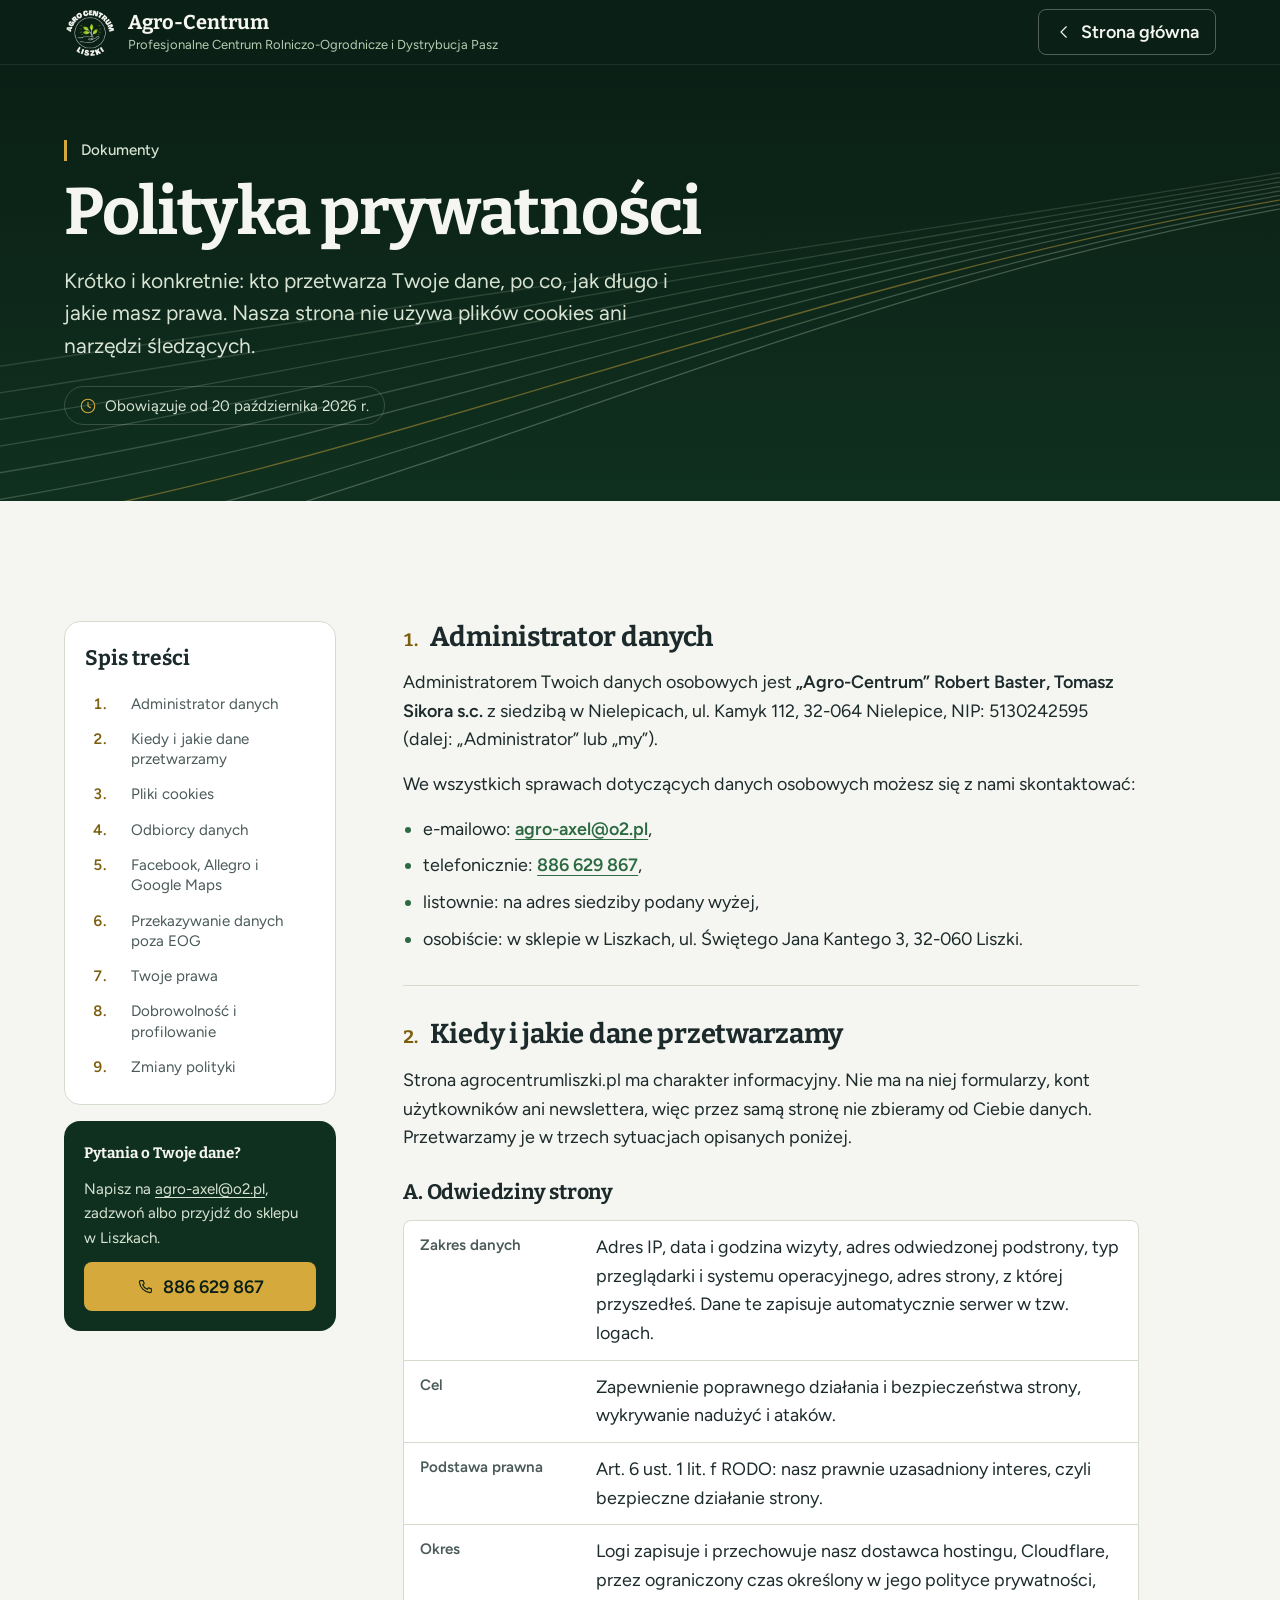
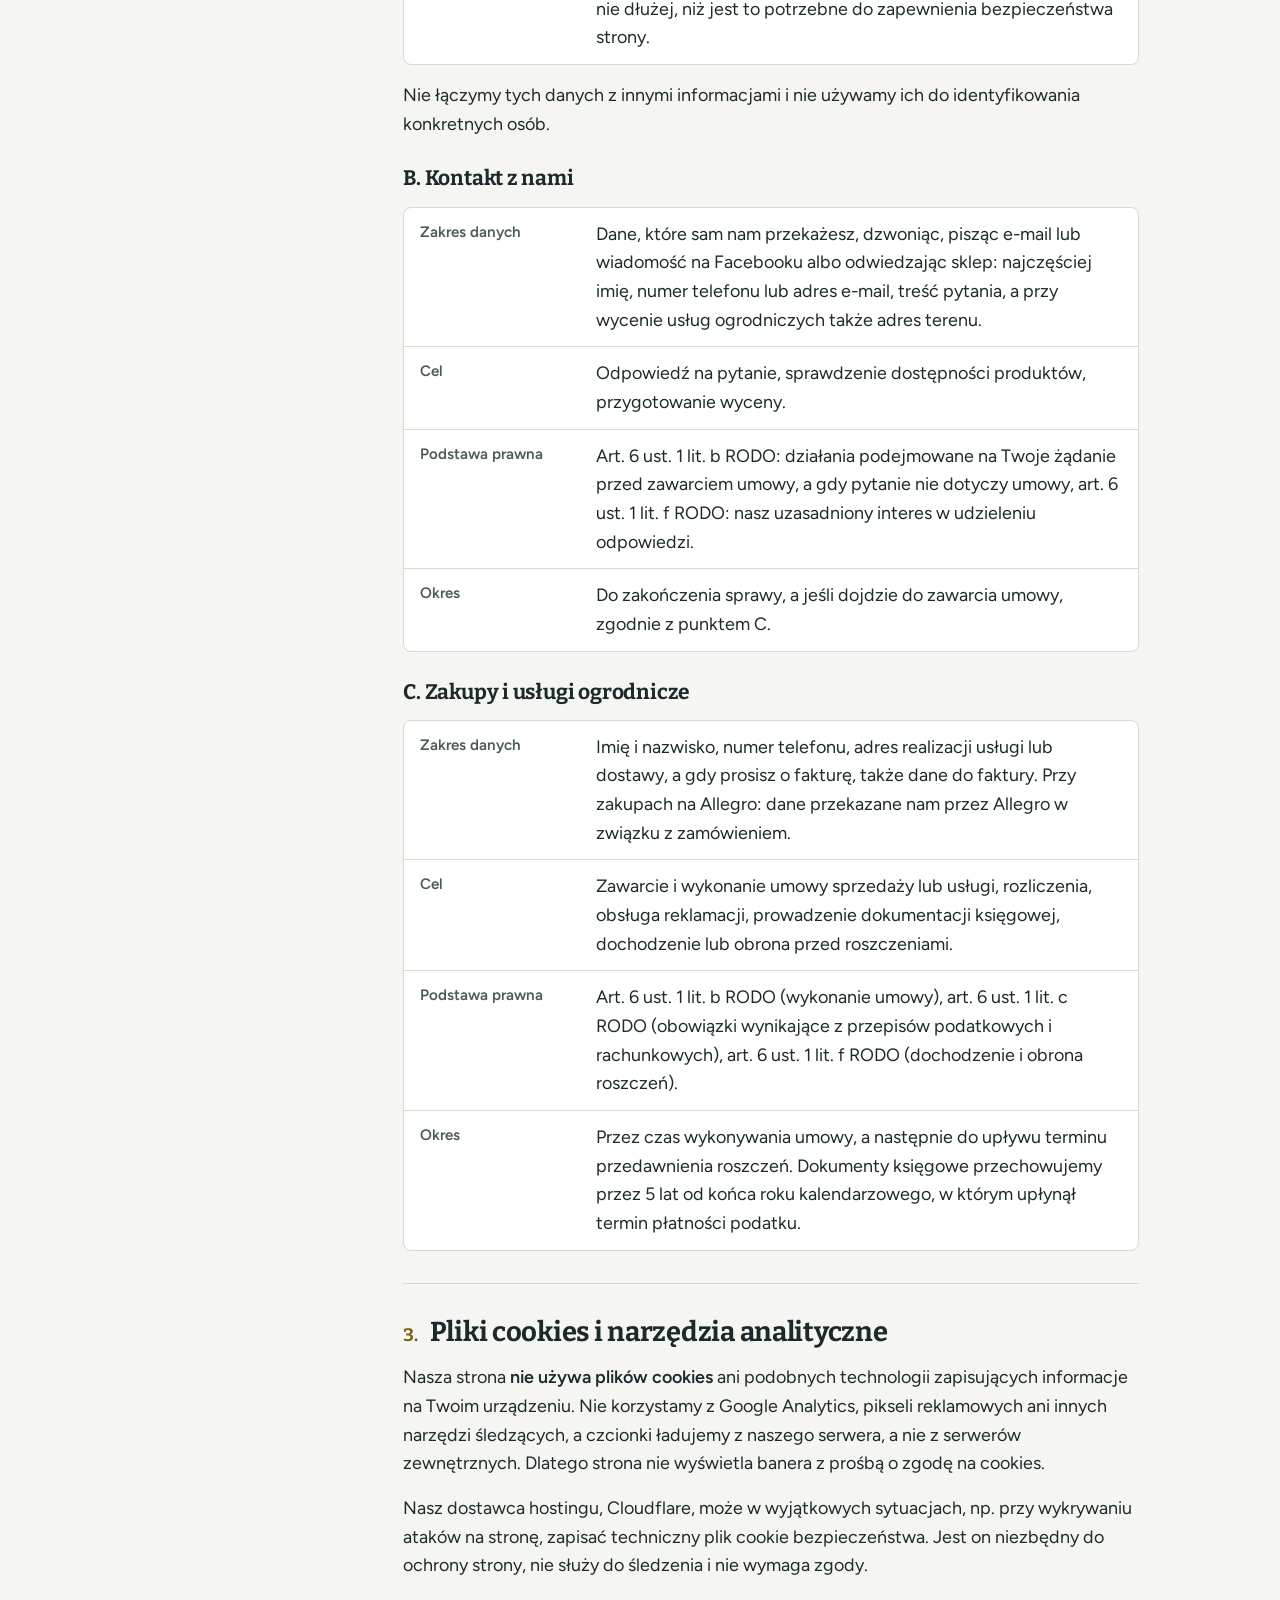
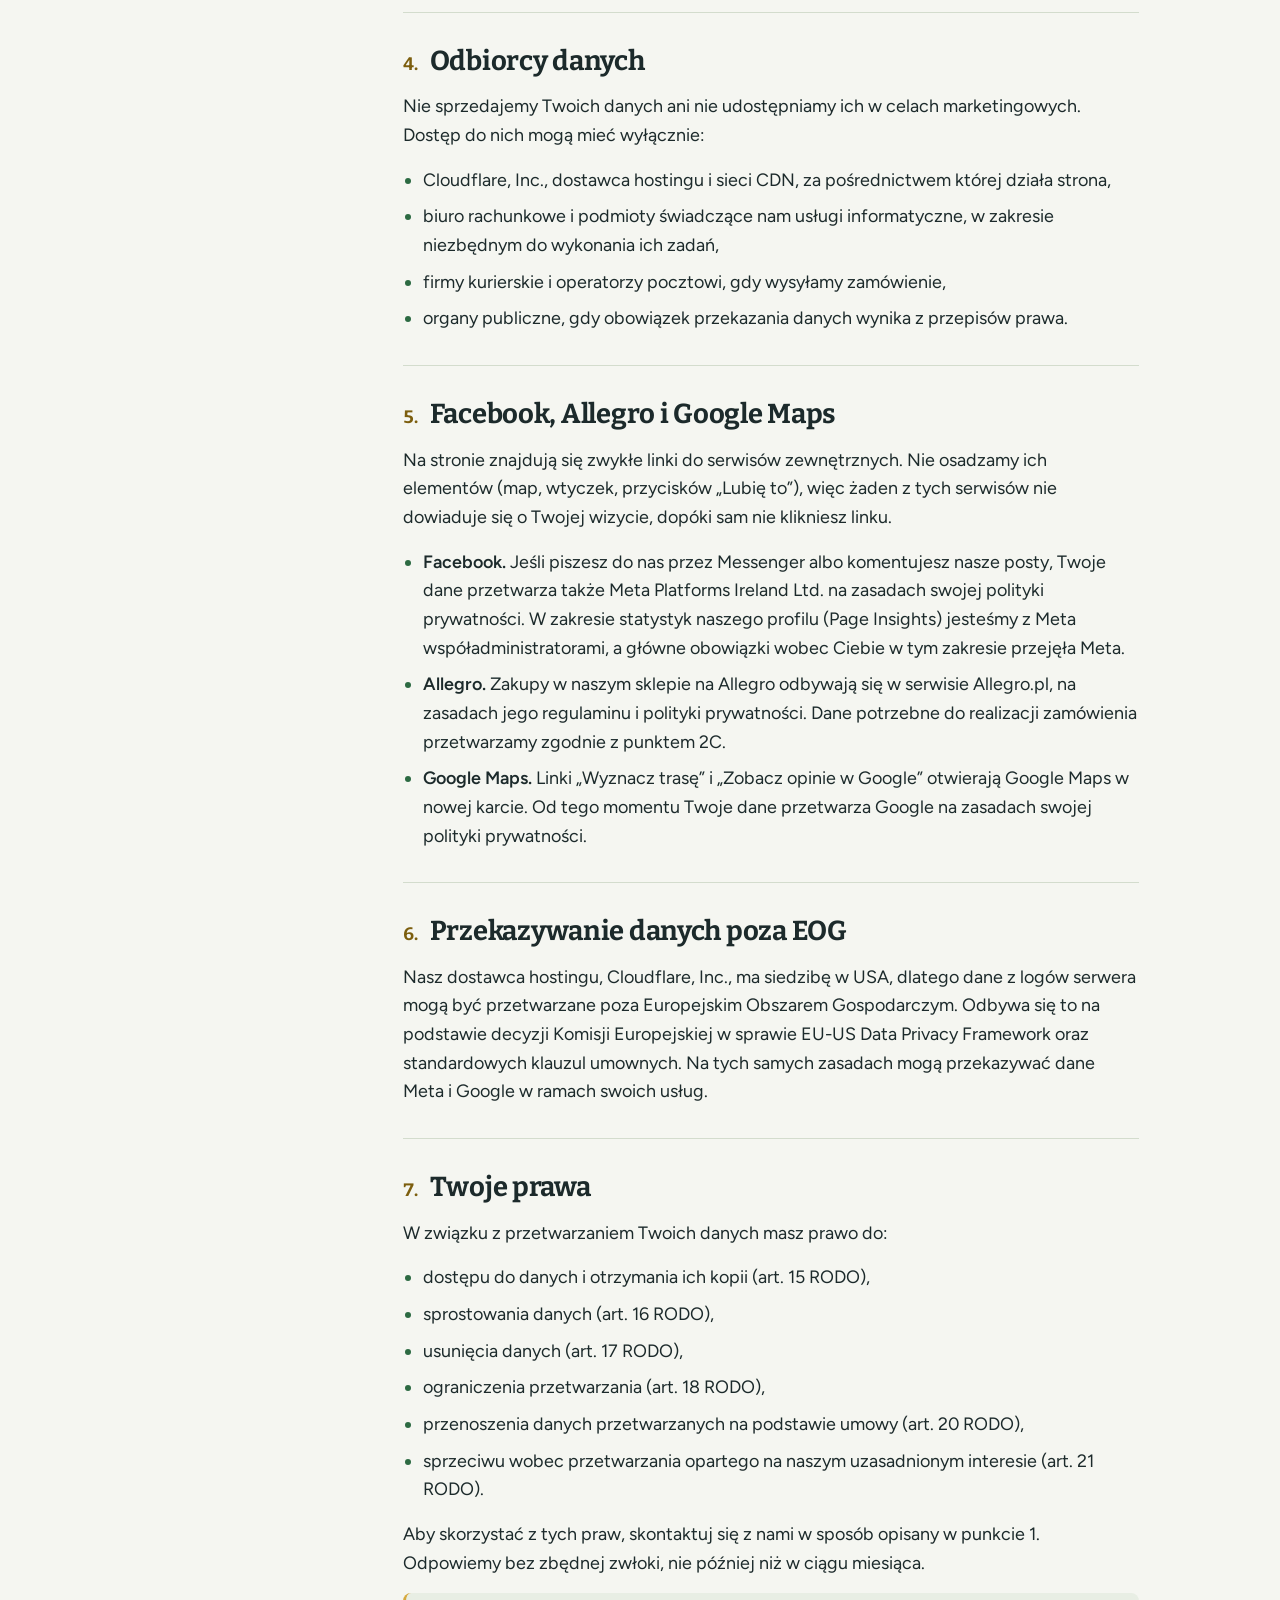
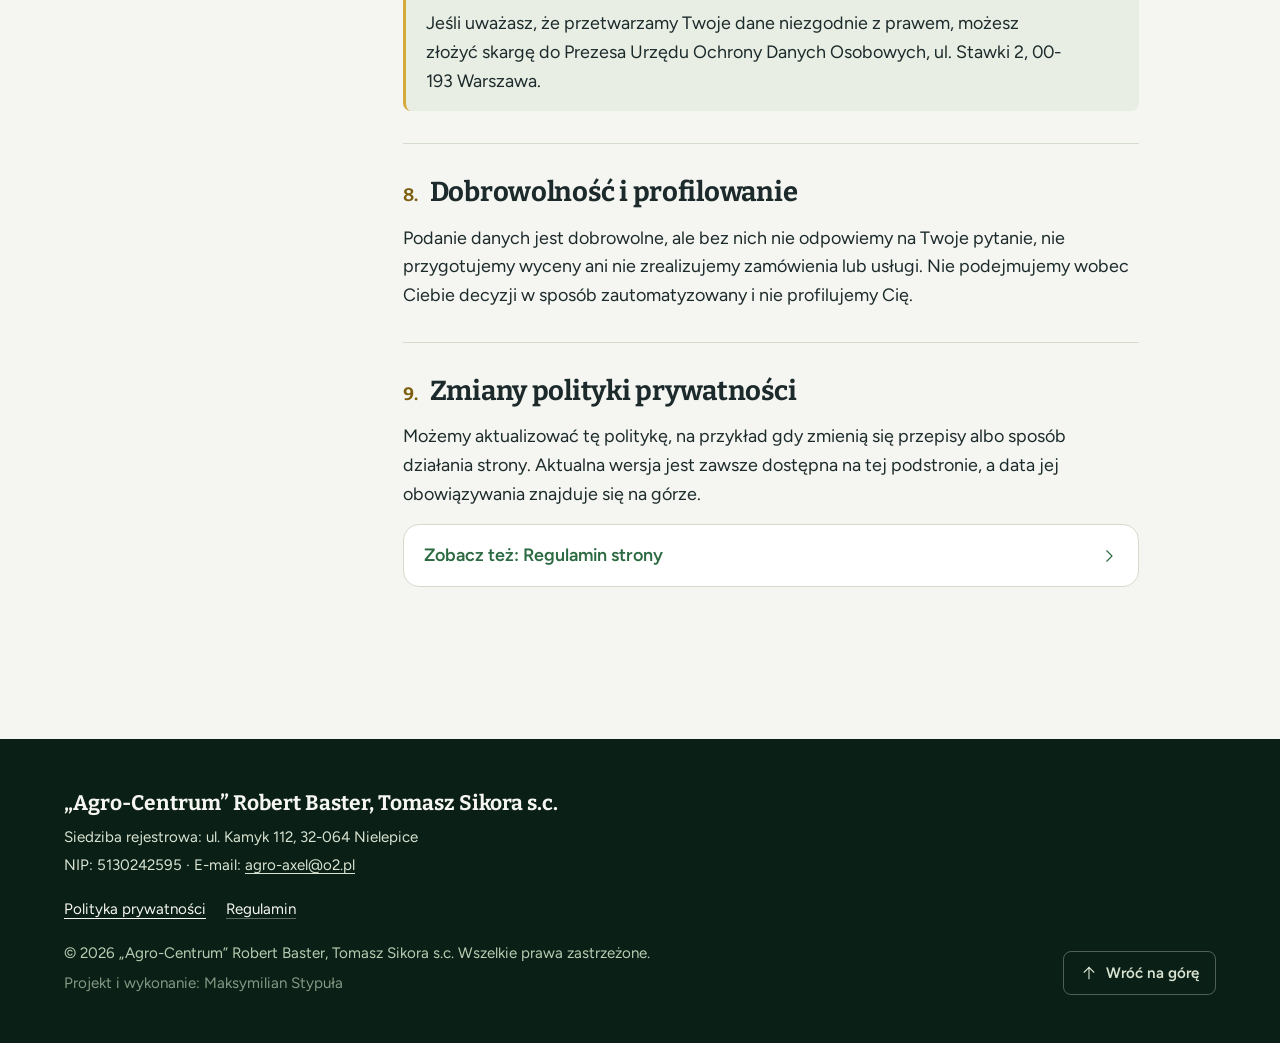
==== commit e1fd0296: "Przed Zmiana Okienka w Ofercie sklepu" ====
--- a/polityka-prywatnosci.html
+++ b/polityka-prywatnosci.html
@@ -120,7 +120,7 @@
 
           <h3>B. Kontakt z nami</h3>
           <dl class="legal__facts">
-            <div><dt>Zakres danych</dt><dd>Dane, które sam nam przekażesz, dzwoniąc, pisząc na Facebooku lub odwiedzając sklep: najczęściej imię, numer telefonu, treść pytania, a przy wycenie usług ogrodniczych także adres terenu.</dd></div>
+            <div><dt>Zakres danych</dt><dd>Dane, które sam nam przekażesz, dzwoniąc, pisząc e-mail lub wiadomość na Facebooku albo odwiedzając sklep: najczęściej imię, numer telefonu lub adres e-mail, treść pytania, a przy wycenie usług ogrodniczych także adres terenu.</dd></div>
             <div><dt>Cel</dt><dd>Odpowiedź na pytanie, sprawdzenie dostępności produktów, przygotowanie wyceny.</dd></div>
             <div><dt>Podstawa prawna</dt><dd>Art. 6 ust. 1 lit. b RODO: działania podejmowane na Twoje żądanie przed zawarciem umowy, a gdy pytanie nie dotyczy umowy, art. 6 ust. 1 lit. f RODO: nasz uzasadniony interes w udzieleniu odpowiedzi.</dd></div>
             <div><dt>Okres</dt><dd>Do zakończenia sprawy, a jeśli dojdzie do zawarcia umowy, zgodnie z punktem C.</dd></div>
@@ -138,6 +138,7 @@
         <section class="legal__section" id="cookies" aria-labelledby="cookies-tytul">
           <h2 id="cookies-tytul"><span class="legal__num">3.</span>Pliki cookies i narzędzia analityczne</h2>
           <p>Nasza strona <strong>nie używa plików cookies</strong> ani podobnych technologii zapisujących informacje na Twoim urządzeniu. Nie korzystamy z Google Analytics, pikseli reklamowych ani innych narzędzi śledzących, a czcionki ładujemy z naszego serwera, a nie z serwerów zewnętrznych. Dlatego strona nie wyświetla banera z prośbą o zgodę na cookies.</p>
+          <p>Nasz dostawca hostingu, Cloudflare, może w wyjątkowych sytuacjach, np. przy wykrywaniu ataków na stronę, zapisać techniczny plik cookie bezpieczeństwa. Jest on niezbędny do ochrony strony, nie służy do śledzenia i nie wymaga zgody.</p>
         </section>
 
         <section class="legal__section" id="odbiorcy" aria-labelledby="odbiorcy-tytul">
--- a/styles.css
+++ b/styles.css
@@ -3116,6 +3116,27 @@
   color: var(--text-muted);
 }
 
+.contact-tile__note--price {
+  margin-top: 0.35rem;
+  font-size: 0.8125rem;
+  line-height: 1.4;
+}
+
+.shop-card__note {
+  grid-column: 1 / -1;
+  font-size: 0.8125rem;
+  line-height: 1.4;
+  color: var(--c-sage-300);
+}
+
+.tabs__more-note {
+  display: block;
+  margin-top: 0.35rem;
+  font-size: 0.8125rem;
+  line-height: 1.4;
+  color: var(--text-muted);
+}
+
 @media (min-width: 56rem) {
   .contact__grid {
     grid-template-columns: minmax(0, 5fr) minmax(0, 6fr);
